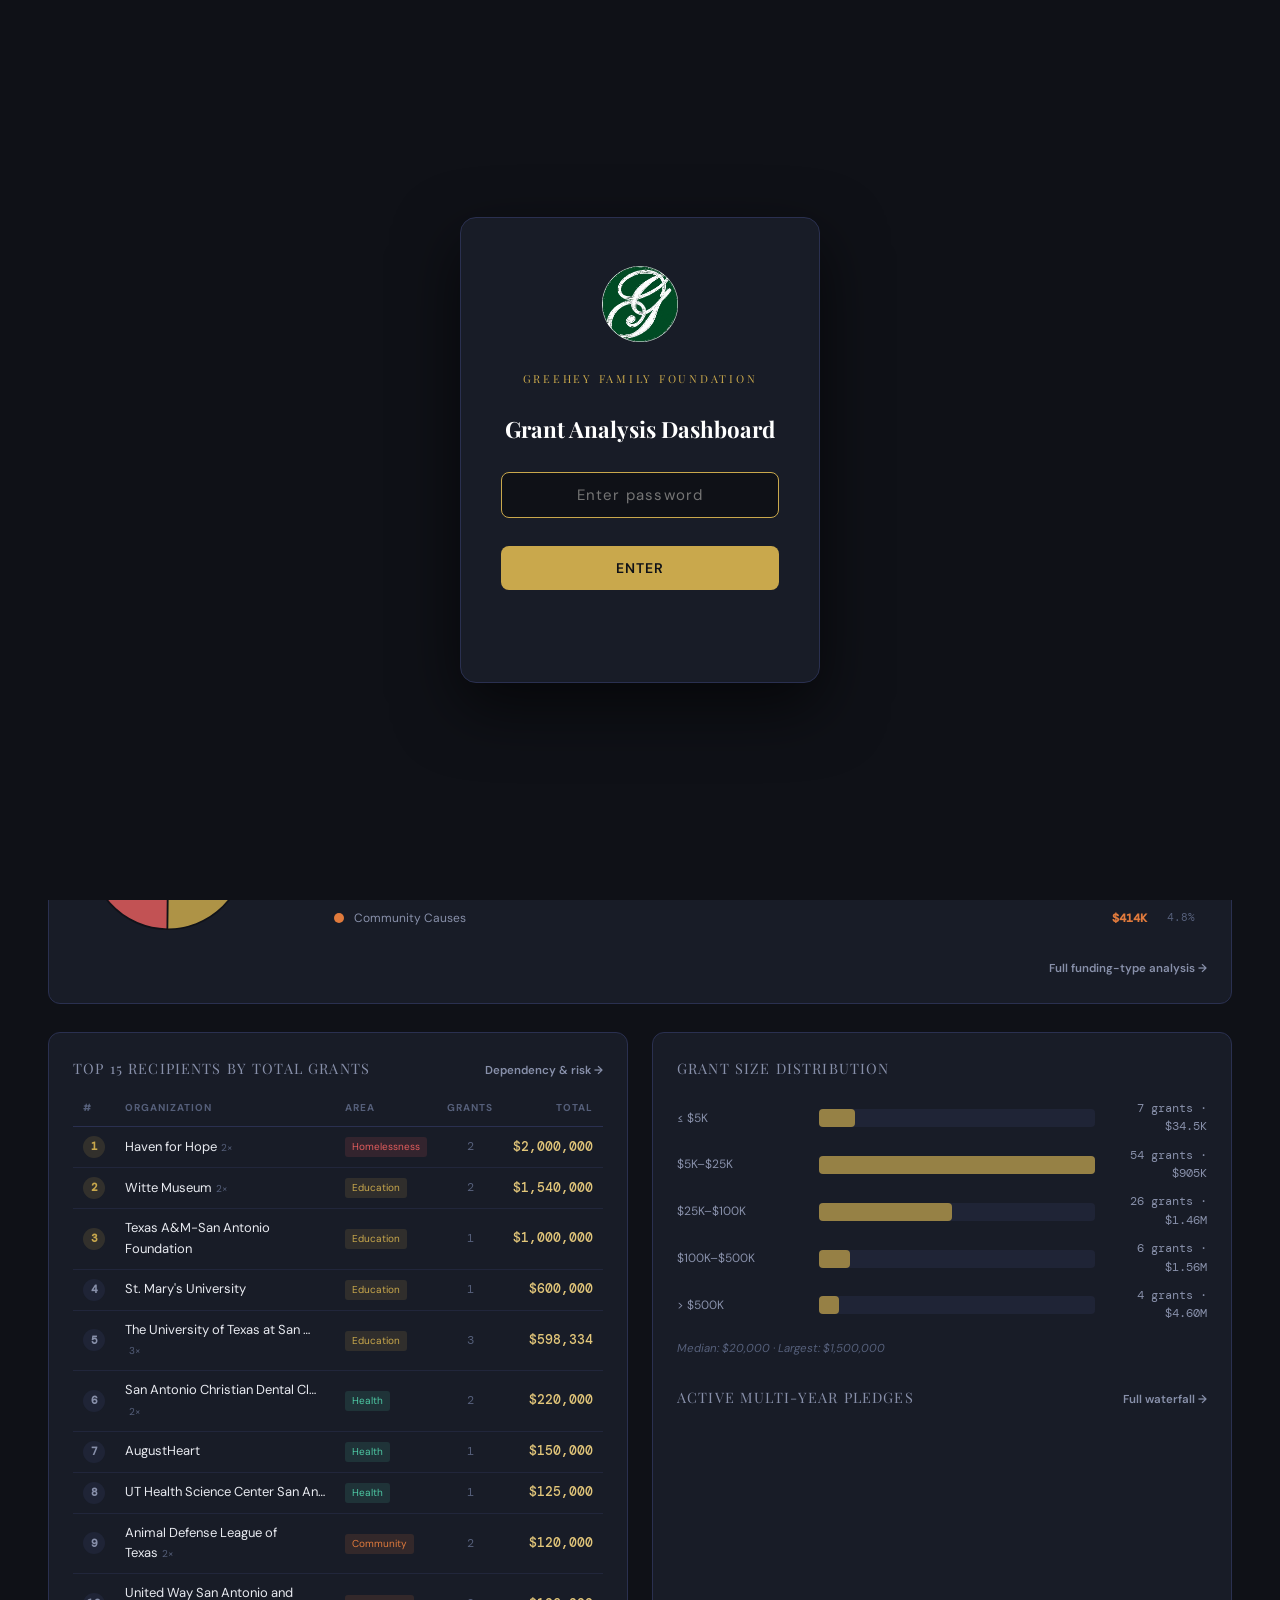
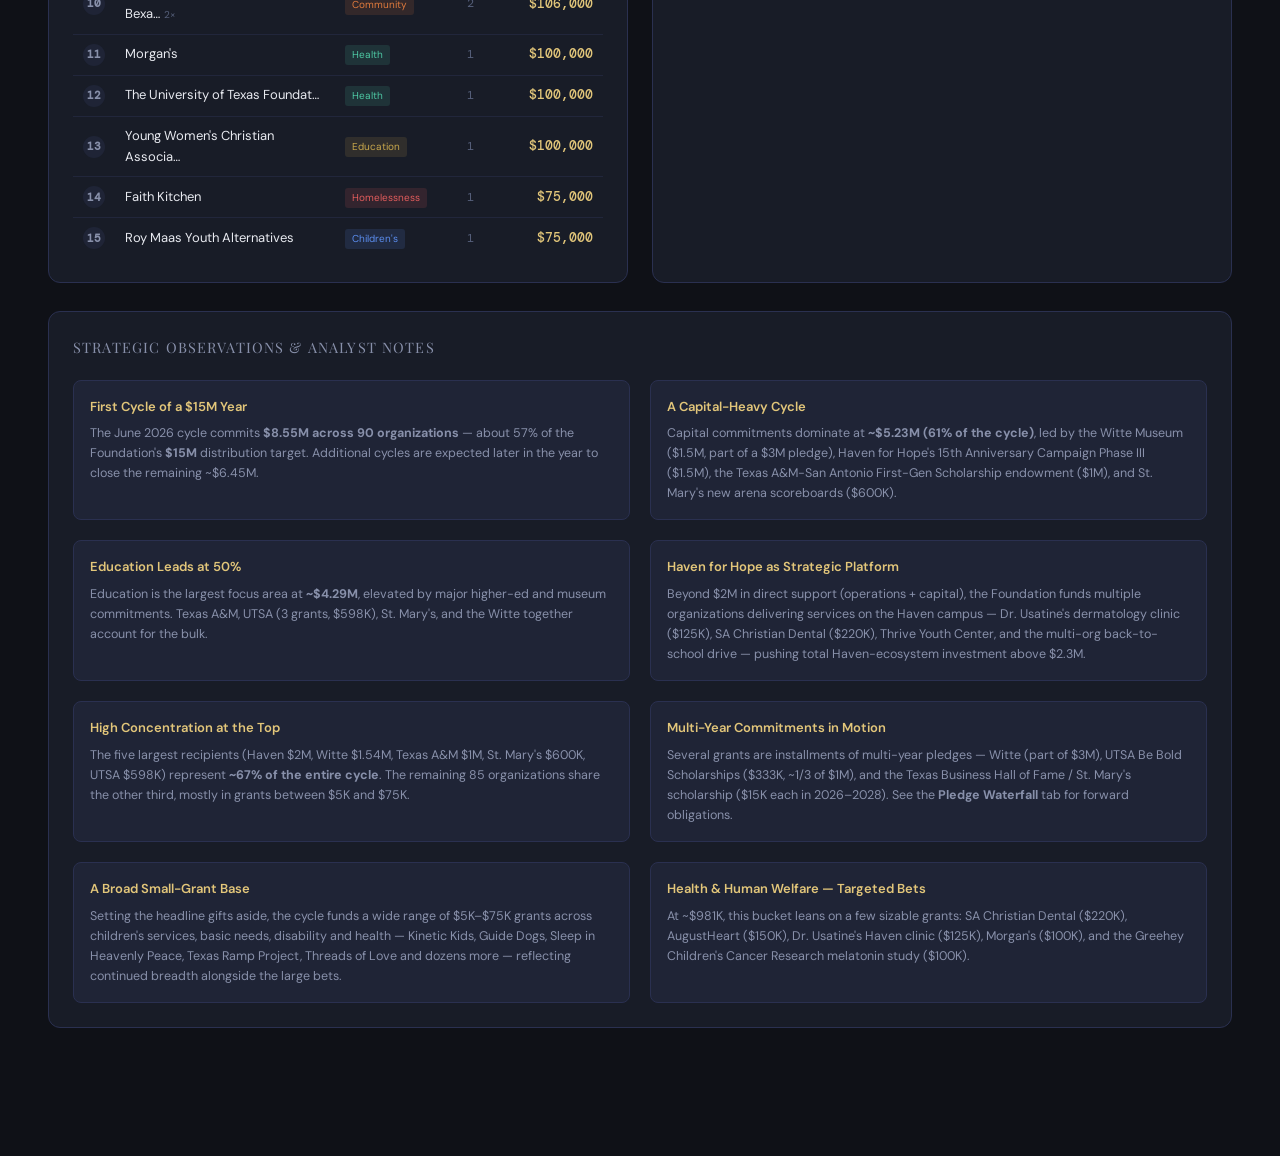
==== index.html @ cd337d52 "Restructure navigation around a family-first information architecture Collapses the flat 10-tab row " ====
<!DOCTYPE html>
<html lang="en">
<head>
<meta charset="UTF-8">
<meta name="viewport" content="width=device-width, initial-scale=1.0">
<title>Greehey Family Foundation — Grant Analysis</title>
<link href="https://fonts.googleapis.com/css2?family=Playfair+Display:wght@400;600;700&family=DM+Sans:wght@300;400;500;600&family=DM+Mono:wght@400;500&display=swap" rel="stylesheet">
<link rel="stylesheet" href="css/styles.css">
</head>
<body>

<!-- ── Password Gate ── -->
<div id="pw-gate">
  <div id="pw-box">
    <img src="assets/logo.png" alt="Greehey Family Foundation logo" style="width:76px;height:76px">
    <div class="pw-logo">Greehey Family Foundation</div>
    <h2>Grant Analysis Dashboard</h2>
    <input id="pw-input" type="password" placeholder="Enter password" autocomplete="off" />
    <button id="pw-btn">Enter</button>
    <div id="pw-error"></div>
  </div>
</div>

<script src="js/gate.js"></script>

<!-- ══════════════════════════════════════════════════
     HEADER
══════════════════════════════════════════════════ -->
<div class="header">
  <div class="header-top">
    <div class="brand-row">
      <img src="assets/logo.png" class="brand-logo" alt="Greehey Family Foundation logo">
      <div>
      <div class="foundation-name">Greehey Family Foundation</div>
      <h1 id="dash-title">2025 Grant Portfolio<br>Analysis</h1>
      <div class="year-badge" id="year-badge">Year-to-Date · San Antonio, TX</div>
      <div class="header-actions">
        <div class="year-toggle">
          <button class="year-toggle-btn active" data-year="2025" onclick="setYear(2025)">2025</button>
          <button class="year-toggle-btn" data-year="2026" onclick="setYear(2026)">2026</button>
        </div>
        <button class="newsletter-btn" onclick="openNewsletters(this)">📰 Newsletters</button>
      </div>
      </div>
    </div>
    <div class="header-kpis" id="header-kpis"></div>
  </div>
</div>

<!-- ══════════════════════════════════════════════════
     RMD STATUS BAR — 2026 OUTLOOK
══════════════════════════════════════════════════ -->
<div class="rmd-bar" id="rmd-bar">
  <div class="rmd-inner" style="padding:16px 0;gap:24px;flex-wrap:nowrap;align-items:center">

    <div style="font-size:10px;letter-spacing:0.12em;text-transform:uppercase;color:var(--text-dim);white-space:nowrap;flex-shrink:0">
      2026 RMD<br>Outlook
    </div>

    <!-- Big stacked bar -->
    <div style="flex:1;min-width:0">
      <div style="position:relative;height:48px;border-radius:8px;overflow:hidden;background:var(--surface2)">
        <!-- Pledges: 15.6% -->
        <div style="position:absolute;top:0;left:0;height:100%;width:15.6%;background:#c0453a"></div>
        <!-- Admin: 13.9% -->
        <div style="position:absolute;top:0;left:15.6%;height:100%;width:13.9%;background:#c0703a"></div>
        <!-- Discretionary: 70.5% -->
        <div style="position:absolute;top:0;left:29.5%;height:100%;width:70.5%;background:linear-gradient(90deg,#3a6fd8,#3aaa88)"></div>
        <!-- Segment labels -->
        <div style="position:absolute;top:0;left:0;width:15.6%;height:100%;display:flex;flex-direction:column;justify-content:center;padding:0 8px;overflow:hidden">
          <div style="font-size:9px;color:rgba(255,255,255,0.9);font-weight:600;white-space:nowrap">Pledges</div>
          <div style="font-size:9px;color:rgba(255,255,255,0.65);font-family:'DM Mono',monospace;white-space:nowrap">$1.96M</div>
        </div>
        <div style="position:absolute;top:0;left:15.6%;width:13.9%;height:100%;display:flex;flex-direction:column;justify-content:center;padding:0 8px;overflow:hidden">
          <div style="font-size:9px;color:rgba(255,255,255,0.9);font-weight:600;white-space:nowrap">Admin</div>
          <div style="font-size:9px;color:rgba(255,255,255,0.65);font-family:'DM Mono',monospace;white-space:nowrap">$1.75M</div>
        </div>
        <div style="position:absolute;top:0;left:29.5%;width:70.5%;height:100%;display:flex;flex-direction:column;justify-content:center;align-items:center;padding:0 12px;overflow:hidden">
          <div style="font-size:12px;color:#fff;font-weight:600;white-space:nowrap">~$8.87M New Discretionary Grants</div>
          <div style="font-size:10px;color:rgba(255,255,255,0.6);font-family:'DM Mono',monospace;white-space:nowrap">70.5% of $12.6M required</div>
        </div>
      </div>
    </div>

    <div class="rmd-divider"></div>

    <!-- Three clean stats -->
    <div style="display:flex;gap:20px;flex-shrink:0">
      <div style="text-align:center">
        <div style="font-family:'Playfair Display',serif;font-size:1.2rem;font-weight:700;color:var(--gold-light);line-height:1">~$265M</div>
        <div style="font-size:9px;text-transform:uppercase;letter-spacing:0.08em;color:var(--text-dim);margin-top:3px">Est. FMV</div>
      </div>
      <div style="text-align:center">
        <div style="font-family:'Playfair Display',serif;font-size:1.2rem;font-weight:700;color:var(--blue);line-height:1">$12.6M</div>
        <div style="font-size:9px;text-transform:uppercase;letter-spacing:0.08em;color:var(--text-dim);margin-top:3px">2026 Required</div>
      </div>
    </div>

  </div>
</div>

<!-- ══════════════════════════════════════════════════
     2026 TARGET PROGRESS BAR (year-specific; filled by renderMeta)
══════════════════════════════════════════════════ -->
<div class="rmd-bar" id="target-bar" style="display:none">
  <div class="rmd-inner" id="target-bar-inner" style="padding:16px 0;gap:24px;flex-wrap:nowrap;align-items:center"></div>
</div>

<!-- ══════════════════════════════════════════════════
     TABS
══════════════════════════════════════════════════ -->
<div class="tabs">
  <!-- Primary, family-facing views -->
  <div class="tab active" data-tab="overview" onclick="switchTab('overview',this)">📊 Overview</div>
  <div class="tab" data-tab="registry" onclick="switchTab('registry',this)">📋 All Grants</div>
  <div class="tab" data-tab="impact" onclick="switchTab('impact',this)">🌟 Impact</div>
  <!-- Grouped analytical views (board / staff) -->
  <div class="tab-menu" id="menu-analysis">
    <button class="tab-menu-btn" onclick="toggleMenu('analysis',event)">📈 Analysis <span class="menu-caret">▾</span></button>
    <div class="tab-menu-panel">
      <div class="menu-item" data-tab="funding" onclick="switchTab('funding',this)">💡 Type of Funding</div>
      <div class="menu-item" data-tab="waterfall" onclick="switchTab('waterfall',this)">📅 Pledge Waterfall</div>
      <div class="menu-item" data-tab="dependency" onclick="switchTab('dependency',this)">⚠️ Org Dependency Risk</div>
      <div class="menu-item" data-tab="financial" onclick="switchTab('financial',this)">📈 990 Financial Analysis</div>
      <div class="menu-item" data-tab="rmd" onclick="switchTab('rmd',this)">📐 RMD Projection</div>
    </div>
  </div>
  <!-- Interactive utilities -->
  <div class="tab-menu" id="menu-tools">
    <button class="tab-menu-btn" onclick="toggleMenu('tools',event)">🛠️ Tools <span class="menu-caret">▾</span></button>
    <div class="tab-menu-panel">
      <div class="menu-item" data-tab="heatmap" onclick="switchTab('heatmap',this)">🗺️ Grant Map</div>
      <div class="menu-item" data-tab="allocator" onclick="switchTab('allocator',this)">🎯 Grant Allocator</div>
    </div>
  </div>
</div>
<!-- Mobile-only navigation (replaces the tab row on small screens) -->
<select class="mobile-nav" id="mobile-nav" onchange="switchTabById(this.value)" aria-label="Select dashboard view">
  <optgroup label="Main">
    <option value="overview">📊 Overview</option>
    <option value="registry">📋 All Grants</option>
    <option value="impact">🌟 Impact</option>
  </optgroup>
  <optgroup label="Analysis">
    <option value="funding">💡 Type of Funding</option>
    <option value="waterfall">📅 Pledge Waterfall</option>
    <option value="dependency">⚠️ Org Dependency Risk</option>
  </optgroup>
</select>

<!-- ══════════════════════════════════════════════════
     TAB 1 — PORTFOLIO OVERVIEW
══════════════════════════════════════════════════ -->
<div class="tab-section active" id="section-overview">
<div class="main">
<div id="overview-content">

  <div id="overview-status"></div>

  <div class="insight-grid fade-in" id="insight-grid"></div>

  <div class="card grid-full fade-in">
    <div style="display:flex;align-items:flex-start;gap:40px;flex-wrap:wrap">
      <div style="flex-shrink:0">
        <div class="card-title">Portfolio Composition</div>
        <div class="donut-wrap" id="donut-area"></div>
      </div>
      <div id="donut-detail" style="flex:1;min-width:260px;padding-top:8px"></div>
    </div>
    <div style="text-align:right;margin-top:10px"><button class="ov-detail-link" onclick="switchTabById('funding')">Full funding-type analysis →</button></div>
  </div>

  <div class="card grid-full fade-in" id="month-card">
    <div class="card-title">Grant Disbursements by Month</div>
    <div class="timeline-wrap">
      <div class="month-bars" id="month-bars"></div>
    </div>
  </div>

  <div class="grid2 fade-in">
    <div class="card">
      <div class="ov-card-head">
        <div class="card-title" style="margin-bottom:0">Top 15 Recipients by Total Grants</div>
        <button class="ov-detail-link" onclick="switchTabById('dependency')">Dependency &amp; risk →</button>
      </div>
      <table class="recipients-table" id="recipients-table"></table>
    </div>
    <div class="card">
      <div class="card-title">Grant Size Distribution</div>
      <div id="dist-section"></div>
      <div style="margin-top:28px">
        <div class="ov-card-head" style="margin-bottom:14px">
          <div class="card-title" style="margin-bottom:0">Active Multi-Year Pledges</div>
          <button class="ov-detail-link" onclick="switchTabById('waterfall')">Full waterfall →</button>
        </div>
        <div id="pledge-section"></div>
      </div>
    </div>
  </div>

  <!-- RMD Compliance & 2026 Outlook -->
  <div class="card grid-full fade-in" id="overview-outlook" style="margin-bottom:28px">
    <div class="card-title">RMD Compliance &amp; 2026 Grantmaking Outlook</div>
    <div style="display:grid;grid-template-columns:1fr 1fr;gap:32px">

      <!-- 2025 bar -->
      <div>
        <div style="display:flex;justify-content:space-between;align-items:baseline;margin-bottom:8px">
          <div style="font-size:12px;font-weight:600;color:var(--text)">2025 Distribution Status</div>
          <div style="font-size:10px;color:var(--text-dim);font-family:'DM Mono',monospace">2025 Status</div>
        </div>
        <!-- stacked bar -->
        <div style="height:36px;background:var(--surface2);border-radius:6px;overflow:hidden;position:relative;border:1px solid var(--border)">
          <!-- paid grants fill -->
          <div style="position:absolute;top:0;left:0;height:100%;width:93.2%;background:linear-gradient(90deg,rgba(78,201,164,0.7),rgba(91,141,238,0.6));border-radius:5px 0 0 5px"></div>
          <!-- gap -->
          <div style="position:absolute;top:0;left:93.2%;height:100%;width:6.8%;background:rgba(224,92,92,0.45)"></div>
          <!-- required line -->
          <div style="position:absolute;top:0;left:0;right:0;bottom:0;display:flex;align-items:center;justify-content:space-between;padding:0 10px">
            <span style="font-size:11px;font-family:'DM Mono',monospace;color:#fff;font-weight:500">$13.5M paid</span>
            <span style="font-size:10px;font-family:'DM Mono',monospace;color:rgba(255,255,255,0.55)">~$984K gap</span>
          </div>
        </div>
        <div style="display:flex;justify-content:space-between;margin-top:6px">
          <div style="display:flex;gap:14px">
            <div style="display:flex;align-items:center;gap:5px;font-size:10px;color:var(--text-dim)"><div style="width:8px;height:8px;border-radius:2px;background:rgba(78,201,164,0.7)"></div>Paid</div>
            <div style="display:flex;align-items:center;gap:5px;font-size:10px;color:var(--text-dim)"><div style="width:8px;height:8px;border-radius:2px;background:rgba(224,92,92,0.45)"></div>Est. Gap</div>
          </div>
          <div style="font-size:10px;color:var(--text-dim)">Required: <span style="color:var(--orange);font-family:'DM Mono',monospace">$14.48M</span> (incl. 2024 carryforward)</div>
        </div>
      </div>

      <!-- 2026 bar -->
      <div>
        <div style="display:flex;justify-content:space-between;align-items:baseline;margin-bottom:8px">
          <div style="font-size:12px;font-weight:600;color:var(--text)">2026 Projected Capacity</div>
          <div style="font-size:10px;color:var(--text-dim);font-family:'DM Mono',monospace">Required: ~$12.6M</div>
        </div>
        <!-- stacked bar showing how 12.6M gets filled -->
        <div style="height:36px;background:var(--surface2);border-radius:6px;overflow:hidden;position:relative;border:1px dashed rgba(91,141,238,0.35)">
          <!-- pledges locked (1.96M / 12.6M = 15.6%) -->
          <div style="position:absolute;top:0;left:0;height:100%;width:15.6%;background:rgba(224,92,92,0.6)" title="Locked pledges $1.96M"></div>
          <!-- admin (1.75M / 12.6M = 13.9%) -->
          <div style="position:absolute;top:0;left:15.6%;height:100%;width:13.9%;background:rgba(224,122,60,0.5)" title="Operations $1.75M"></div>
          <!-- remaining discretionary (70.5%) -->
          <div style="position:absolute;top:0;left:29.5%;height:100%;width:70.5%;background:rgba(91,141,238,0.4);border-radius:0 5px 5px 0"></div>
          <!-- labels -->
          <div style="position:absolute;top:0;left:0;right:0;bottom:0;display:flex;align-items:center;justify-content:center">
            <span style="font-size:11px;font-family:'DM Mono',monospace;color:#fff;font-weight:500">~$8.87M new discretionary</span>
          </div>
        </div>
        <div style="display:flex;gap:14px;margin-top:6px;flex-wrap:wrap">
          <div style="display:flex;align-items:center;gap:5px;font-size:10px;color:var(--text-dim)"><div style="width:8px;height:8px;border-radius:2px;background:rgba(224,92,92,0.6)"></div>Pledges $1.96M</div>
          <div style="display:flex;align-items:center;gap:5px;font-size:10px;color:var(--text-dim)"><div style="width:8px;height:8px;border-radius:2px;background:rgba(224,122,60,0.5)"></div>Admin $1.75M</div>
          <div style="display:flex;align-items:center;gap:5px;font-size:10px;color:var(--text-dim)"><div style="width:8px;height:8px;border-radius:2px;background:rgba(91,141,238,0.4)"></div>New grants ~$8.87M</div>
        </div>
      </div>

    </div>
  </div>

  <div class="card grid-full fade-in">
    <div class="card-title">Strategic Observations &amp; Analyst Notes</div>
    <div id="insights-text" style="display:grid;grid-template-columns:1fr 1fr;gap:20px"></div>
  </div>

</div>
<div id="overview-placeholder" style="display:none"></div>
</div>
</div>

<!-- ══════════════════════════════════════════════════
     TAB — ALL GRANTS (searchable registry)
══════════════════════════════════════════════════ -->
<div class="tab-section" id="section-registry">
<div class="main">
<div id="registry-content">

  <div class="card grid-full">
    <div style="display:flex;align-items:flex-start;justify-content:space-between;gap:16px;flex-wrap:wrap;margin-bottom:6px">
      <div>
        <div class="card-title" style="margin-bottom:4px">Complete Grant Registry</div>
        <div style="font-size:12px;color:var(--text-muted);line-height:1.6;max-width:640px">Every grant line item for the selected year. Search by organization, purpose, or category; click a column header to sort; or filter by focus area. Use Download CSV to export the current view.</div>
      </div>
      <button class="reg-export" onclick="regExportCsv()">⬇ Download CSV</button>
    </div>

    <div class="reg-controls">
      <input type="text" id="reg-search" class="reg-search" placeholder="Search organization, purpose, or category…" oninput="regSearch(this.value)" autocomplete="off">
      <div class="reg-chips" id="reg-chips"></div>
    </div>

    <div class="reg-summary" id="reg-summary"></div>

    <table class="recipients-table reg-table" id="reg-table">
      <thead>
        <tr>
          <th style="width:30px">#</th>
          <th class="reg-sortable" onclick="regSort('org')">Organization <span class="reg-arrow" id="reg-arr-org"></span></th>
          <th class="reg-sortable" onclick="regSort('memo')">Purpose / Memo <span class="reg-arrow" id="reg-arr-memo"></span></th>
          <th class="reg-sortable" onclick="regSort('cat')">Focus Area <span class="reg-arrow" id="reg-arr-cat"></span></th>
          <th class="reg-sortable" onclick="regSort('amt')" style="text-align:right">Amount <span class="reg-arrow" id="reg-arr-amt"></span></th>
        </tr>
      </thead>
      <tbody id="reg-tbody"></tbody>
    </table>
    <div class="reg-empty" id="reg-empty" style="display:none">No grants match your search.</div>
  </div>

</div>
<div id="registry-placeholder" style="display:none"></div>
</div>
</div>

<!-- ══════════════════════════════════════════════════
     TAB 2 — TYPE OF FUNDING
══════════════════════════════════════════════════ -->
<div class="tab-section" id="section-funding">
<div class="main">
<div id="funding-content">

  <div style="margin-bottom:20px">
    <div style="font-size:12px;color:var(--text-muted);line-height:1.7;max-width:820px">
      This analysis cuts across all organizational buckets to show <strong style="color:var(--text)">how</strong> the Foundation gives — not just who it gives to. Every grant is classified by its funding type based on the grant memo and purpose. This is independent of the focus area categorization on the Portfolio Overview tab.
    </div>
  </div>

  <!-- Type KPI row -->
  <div id="type-kpi-row" style="display:grid;grid-template-columns:repeat(7,1fr);gap:10px;margin-bottom:24px"></div>

  <div class="grid2" style="margin-bottom:24px">
    <!-- Horizontal bar chart -->
    <div class="card" style="grid-column:1 / -1">
      <div class="card-title">Giving by Funding Type — Total Disbursed</div>
      <div id="type-bars"></div>
    </div>
  </div>

  <!-- Type Summary removed; Largest Grants by Type shown full width -->
  <div class="card grid-full" style="margin-bottom:24px">
    <div class="card-title">Largest Grants by Type</div>
    <div id="type-top-grants"></div>
  </div>

  <!-- Methodology -->
  <div class="card" style="margin-bottom:24px">
    <div class="card-title">Classification Methodology</div>
    <div style="display:grid;grid-template-columns:repeat(4,1fr);gap:14px" id="type-methodology"></div>
  </div>

</div>
<div id="funding-placeholder" style="display:none"></div>
</div>
</div>

<!-- ══════════════════════════════════════════════════
     TAB 3 — PLEDGE WATERFALL
══════════════════════════════════════════════════ -->
<div class="tab-section" id="section-waterfall">
<div class="main">
<div id="waterfall-content">

  <div class="kpi-row" id="wf-kpi-row"></div>

  <div class="card" style="margin-bottom:24px">
    <div class="card-title">Annual Obligation Waterfall — Committed Dollars by Year</div>
    <div class="waterfall-wrap">
      <div class="wf-chart" id="wf-chart"></div>
    </div>
    <div style="display:flex;gap:16px;flex-wrap:wrap;margin-top:16px;padding-top:12px;border-top:1px solid var(--border)" id="wf-legend"></div>
  </div>

  <div class="card" style="margin-bottom:24px">
    <div class="card-title">Year-by-Year Obligation Detail</div>
    <div id="year-breakdown"></div>
  </div>

  <div class="card" style="margin-bottom:24px">
    <div class="card-title">Full Pledge Registry — Status &amp; Completion</div>
    <table class="pledge-table" id="pledge-registry"></table>
  </div>

  <div class="card" style="margin-bottom:24px">
    <div class="card-title">Consultant Observations</div>
    <div class="callout cblue">
      <div class="callout-icon">🔵</div>
      <div class="callout-text"><strong>Recommendation: Build a pledge reserve policy.</strong> Best practice for foundations with active multi-year pledges is to set aside a "pledge reserve" — often 1–2× the next year's obligations — in a designated fund or investment sleeve. This prevents investment volatility from forcing a pledge default.</div>
    </div>
  </div>

</div>
<div id="waterfall-placeholder" style="display:none"></div>
</div>
</div>

<!-- ══════════════════════════════════════════════════
     TAB 3 — ORG DEPENDENCY RISK
══════════════════════════════════════════════════ -->
<div class="tab-section" id="section-dependency">
<div class="main">
<div id="dependency-content">

  <div class="kpi-row" id="dep-kpi-row"></div>

  <div class="callout cred" style="margin-bottom:20px">
    <div class="callout-icon">⚠️</div>
    <div class="callout-text"><strong>How to read this:</strong> Dependency risk flags organizations where the Greehey Foundation's <span id="dep-year">2025</span> giving likely represents a <em>dominant share of their operating budget</em>. Since nonprofit financials aren't attached, risk is estimated using grant amount vs. typical org size for that type. <strong>This is a flag for deeper due diligence, not a certainty.</strong></div>
  </div>

  <div class="card" style="margin-bottom:24px">
    <div class="card-title">Grantee Dependency Risk Matrix</div>
    <div class="dep-legend">
      <div class="dep-legend-item"><div class="dep-dot" style="background:var(--red)"></div> High Risk — Foundation likely top-1 or top-2 funder</div>
      <div class="dep-legend-item"><div class="dep-dot" style="background:var(--orange)"></div> Medium Risk — Significant concentration, monitor</div>
      <div class="dep-legend-item"><div class="dep-dot" style="background:var(--gold)"></div> Watch — Multi-grant recipient, review annually</div>
      <div class="dep-legend-item"><div class="dep-dot" style="background:var(--green)"></div> Low Risk — Large/diversified org</div>
    </div>
    <table class="dep-table" id="dep-table"></table>
  </div>

  <div class="grid2" style="margin-bottom:24px">
    <div class="card">
      <div class="card-title">Multi-Grant Recipients (2025)</div>
      <div id="multi-grant-list"></div>
    </div>
    <div class="card">
      <div class="card-title">Dependency Risk Insights</div>
      <div id="dep-insights-list"></div>
    </div>
  </div>

  <div class="card" style="margin-bottom:24px">
    <div class="card-title">Recommendations</div>
    <div class="callout cred">
      <div class="callout-icon">🔴</div>
      <div class="callout-text"><strong>Adopt a dependency policy.</strong> Best practice: no single grantee should receive more than 20–30% of their total operating budget from one foundation. For any org where this is suspected, request a copy of their most recent Form 990 or audited financials before renewing.</div>
    </div>
    <div class="callout corange">
      <div class="callout-icon">🟠</div>
      <div class="callout-text"><strong>Stage exit strategies for high-dependency orgs.</strong> If the Foundation ever needs to reduce or exit a grant, high-dependency orgs need 12–18 months notice and transition support — not just a grant decline letter. Consider adding this language to grant agreements.</div>
    </div>
    <div class="callout cblue">
      <div class="callout-icon">🔵</div>
      <div class="callout-text"><strong>Consider capacity-building supplements.</strong> For orgs rated High or Medium risk, a supplemental $5–10K grant earmarked for "fundraising infrastructure" is a high-leverage intervention that reduces dependency over time.</div>
    </div>
  </div>

</div>
<div id="dependency-placeholder" style="display:none"></div>
</div>
</div>

<!-- ══════════════════════════════════════════════════
     TAB 4 — 990 FINANCIAL ANALYSIS
══════════════════════════════════════════════════ -->
<div class="tab-section" id="section-financial">
<div class="main">
<div id="financial-content">

  <!-- KPI Row -->
  <div class="kpi-row" style="margin-bottom:24px">
    <div class="kpi-box kgold"><div class="kpi-val2">$251.9M</div><div class="kpi-label2">FMV at 12/31/2024</div></div>
    <div class="kpi-box kblue"><div class="kpi-val2">$173.5M</div><div class="kpi-label2">Book Value (Net Assets)</div></div>
    <div class="kpi-box kgreen" style="--before-color:var(--green)"><div class="kpi-val2" style="color:var(--green)">+$78.4M</div><div class="kpi-label2">Unrealized Appreciation</div></div>
    <div class="kpi-box korange"><div class="kpi-val2">~$265M</div><div class="kpi-label2">Est. Current FMV (Mar 2026)</div></div>
  </div>

  <!-- Book vs FMV Hero -->
  <div class="asset-compare" style="margin-bottom:24px">
    <div class="asset-col book">
      <div class="asset-col-label">Book Value (Cost Basis)</div>
      <div class="asset-col-val">$173,511,454</div>
      <div class="asset-col-sub">What the foundation paid for its assets · Balance sheet line 29</div>
      <div style="margin-top:16px;font-size:12px;color:var(--text-dim);line-height:1.6">
        This is the accounting/tax value. It drives the balance sheet but <em>understates real wealth</em> significantly. The IRS does not use this for 5% payout calculations.
      </div>
    </div>
    <div class="asset-col fmv">
      <div class="asset-col-label">Fair Market Value · What It's Actually Worth</div>
      <div class="asset-col-val">$251,883,734</div>
      <div class="asset-col-sub">Reported in Part II, col. (c) and Part IX · Used for 5% RMD calculation</div>
      <div class="unrealized-badge">+$78,372,280 unrealized appreciation</div>
      <div style="margin-top:12px;font-size:12px;color:var(--text-dim);line-height:1.6">
        The equity portfolio alone has $65.7M in unrealized gains — 84% of the total gap — driven by three consecutive years of strong equity markets (2022–2024).
      </div>
    </div>
  </div>

  <div class="grid2" style="margin-bottom:24px">

    <!-- Investment Portfolio Breakdown -->
    <div class="card">
      <div class="card-title">Investment Portfolio — Book vs Fair Market Value</div>
      <div style="display:flex;gap:16px;margin-bottom:12px">
        <div style="display:flex;align-items:center;gap:6px;font-size:11px;color:var(--text-muted)"><div style="width:10px;height:10px;border-radius:2px;background:var(--surface2);border:1px solid var(--border)"></div>Book Value</div>
        <div style="display:flex;align-items:center;gap:6px;font-size:11px;color:var(--text-muted)"><div style="width:10px;height:10px;border-radius:2px;background:var(--gold)"></div>Fair Market Value</div>
      </div>
      <div id="portfolio-bars"></div>
      <div style="margin-top:16px;padding-top:12px;border-top:1px solid var(--border);display:flex;justify-content:space-between">
        <div style="font-size:11px;color:var(--text-dim)">Total Book Value</div>
        <div style="font-family:'DM Mono',monospace;font-size:12px;color:var(--text-muted)">$173,511,454</div>
      </div>
      <div style="display:flex;justify-content:space-between;margin-top:4px">
        <div style="font-size:11px;color:var(--text-dim)">Total Fair Market Value</div>
        <div style="font-family:'DM Mono',monospace;font-size:12px;color:var(--gold-light)">$251,883,734</div>
      </div>
    </div>

    <!-- Payout Compliance Tracker -->
    <div class="card">
      <div class="card-title">5% Payout Compliance — Multi-Year View</div>
      <div style="display:flex;gap:16px;margin-bottom:14px;flex-wrap:wrap">
        <div style="display:flex;align-items:center;gap:6px;font-size:11px;color:var(--text-muted)"><div style="width:10px;height:10px;border-radius:2px;background:var(--surface2);border:1px solid var(--border)"></div>Required Min.</div>
        <div style="display:flex;align-items:center;gap:6px;font-size:11px;color:var(--text-muted)"><div style="width:10px;height:10px;border-radius:2px;background:var(--green)"></div>Actual Paid</div>
        <div style="display:flex;align-items:center;gap:6px;font-size:11px;color:var(--text-muted)"><div style="width:10px;height:10px;border-radius:2px;background:var(--orange)"></div>Estimated</div>
      </div>
      <div id="compliance-rows"></div>
      <div style="margin-top:14px;padding:10px 12px;background:var(--surface2);border-radius:6px;font-size:11.5px;color:var(--text-muted);line-height:1.6">
        <strong style="color:var(--orange)">Note:</strong> 2024 was ~$2M short of its required minimum. The 2025 grant surge of ~$13.5M cures the 2024 carryforward but may leave ~$984K short of the combined 2025 obligation. The 2026 cure window (Dec 31, 2026) remains open.
      </div>
    </div>
  </div>

  <!-- The Treadmill Effect + Operating Expenses -->
  <div class="grid2" style="margin-bottom:24px">
    <div class="card">
      <div class="card-title">The Rising Floor — RMD Treadmill Effect</div>
      <div style="font-size:12px;color:var(--text-muted);margin-bottom:16px;line-height:1.6">As FMV grows, the 5% required minimum grows automatically — even if no gains are realized. The foundation must increase its annual grantmaking just to stay compliant.</div>
      <div id="treadmill-rows"></div>
      <div style="margin-top:12px;padding:10px 12px;background:rgba(224,122,60,0.08);border:1px solid rgba(224,122,60,0.2);border-radius:6px;font-size:11.5px;color:var(--text-muted)">
        At the current growth rate, the 5% floor increases by <strong style="color:var(--orange)">~$650K/year</strong> — meaning the foundation must add roughly that amount to its annual giving budget just to stay in place.
      </div>
    </div>

    <div class="card">
      <div class="card-title">2024 Operating Expenses Breakdown</div>
      <div id="expense-bars"></div>
      <div style="margin-top:16px;padding-top:12px;border-top:1px solid var(--border)">
        <div style="display:flex;justify-content:space-between;margin-bottom:6px">
          <div style="font-size:12px;color:var(--text-muted)">Total Operating & Admin</div>
          <div style="font-family:'DM Mono',monospace;font-size:12px;color:var(--text-muted)">$1,751,963</div>
        </div>
        <div style="display:flex;justify-content:space-between;margin-bottom:6px">
          <div style="font-size:12px;color:var(--text-muted)">Grants Paid (2024)</div>
          <div style="font-family:'DM Mono',monospace;font-size:12px;color:var(--gold-light)">$7,056,631</div>
        </div>
        <div style="display:flex;justify-content:space-between">
          <div style="font-size:12px;color:var(--text-muted)">Admin as % of Grants (2024)</div>
          <div style="font-family:'DM Mono',monospace;font-size:12px;color:var(--orange)">24.8%</div>
        </div>
        <div style="display:flex;justify-content:space-between;margin-top:4px">
          <div style="font-size:12px;color:var(--text-muted)">Admin as % of Grants (2025 est.)</div>
          <div style="font-family:'DM Mono',monospace;font-size:12px;color:var(--green)">~13%</div>
        </div>
      </div>
    </div>
  </div>

  <!-- 2026 Capacity Summary + Governance -->
  <div class="grid2" style="margin-bottom:24px">
    <div class="card">
      <div class="card-title">2026 Grantmaking Capacity Model</div>
      <div id="capacity-rows"></div>
      <div style="margin-top:16px;padding:14px 16px;background:var(--gold-faint);border:1px solid rgba(201,168,76,0.2);border-radius:8px">
        <div style="font-size:11px;color:var(--gold);text-transform:uppercase;letter-spacing:0.08em;margin-bottom:4px">Est. New Discretionary Giving Available</div>
        <div style="font-family:'Playfair Display',serif;font-size:1.8rem;font-weight:700;color:var(--gold-light)">~$8.8M</div>
        <div style="font-size:11px;color:var(--text-dim);margin-top:4px">After pledges and operations — before any new commitments</div>
      </div>
    </div>

    <div class="card">
      <div class="card-title">Governance &amp; Foundation Structure</div>
      <div id="governance-rows"></div>
      <div style="margin-top:16px;padding:10px 12px;background:var(--surface2);border-radius:6px;font-size:11.5px;color:var(--text-muted);line-height:1.6">
        <strong style="color:var(--text)">Lean governance by design.</strong> No employees earning over $50K. Investment management ($1.1M) is the largest single cost — representing 0.46% of AUM. As assets approach $300M, a fee renegotiation could save $250–300K annually.
      </div>
    </div>
  </div>

  <!-- Key 990 Observations -->
  <div class="card" style="margin-bottom:24px">
    <div class="card-title">990-PF Analyst Observations</div>
    <div style="display:grid;grid-template-columns:1fr 1fr;gap:20px" id="fin-insights"></div>
  </div>

</div>
<div id="financial-placeholder" style="display:none"></div>
</div>
</div>

<!-- ══════════════════════════════════════════════════
     TAB 6 — ESTIMATED IMPACT
══════════════════════════════════════════════════ -->
<div class="tab-section" id="section-impact">
<div class="main">
<div id="impact-content">

  <div style="background:var(--surface2);border:1px solid var(--border);border-radius:8px;padding:14px 18px;margin-bottom:24px;font-size:12px;color:var(--text-muted);line-height:1.7;border-left:3px solid var(--gold)">
    <strong style="color:var(--gold-light)">How to read this:</strong> Every <span id="impact-year">2025</span> grant is included. "People reached" reflects the total capacity of each funded program — not people attributable solely to GFF. One person may appear across multiple programs. Figures are based on published grantee data, sector benchmarks, and program capacity estimates. <em>This is reach, not attribution.</em>
  </div>

  <div id="impact-heroes" style="display:grid;grid-template-columns:repeat(4,1fr);gap:14px;margin-bottom:24px"></div>
  <div id="impact-heroes-2" style="display:grid;grid-template-columns:repeat(4,1fr);gap:14px;margin-bottom:28px"></div>
  <div id="impact-tables"></div>

  <div id="impact-footnote" style="background:var(--surface2);border:1px solid var(--border);border-radius:8px;padding:16px 20px;font-size:11px;color:var(--text-dim);line-height:1.75;margin-top:8px"></div>

</div>
<div id="impact-placeholder" style="display:none"></div>
</div>
</div>


<!-- ══════════════════════════════════════════════════
     TAB 7 — GRANT MAP
══════════════════════════════════════════════════ -->
<div class="tab-section" id="section-heatmap">
  <iframe id="heatmap-frame" style="width:100%;height:calc(100vh - 100px);border:none;display:block" allowfullscreen></iframe>
</div>

<!-- ══════════════════════════════════════════════════
     TAB 8 — RMD PROJECTION
══════════════════════════════════════════════════ -->
<div class="tab-section" id="section-rmd">
  <iframe id="rmd-frame" style="width:100%;height:calc(100vh - 100px);border:none;display:block"></iframe>
</div>

<!-- ══════════════════════════════════════════════════
     TAB 9 — GRANT ALLOCATOR
══════════════════════════════════════════════════ -->
<div class="tab-section" id="section-allocator">
  <iframe id="allocator-frame" style="width:100%;height:calc(100vh - 100px);border:none;display:block"></iframe>
</div>

<!-- ══════════════════════════════════════════════════
     TAB 10 — NEWSLETTERS
══════════════════════════════════════════════════ -->
<div class="tab-section" id="section-newsletters">
  <iframe id="newsletters-frame" style="width:100%;height:calc(100vh - 100px);border:none;display:block"></iframe>
</div>


<!-- Shared constants + multi-year data registry -->
<script src="js/config.js"></script>
<!-- Per-year data -->
<script src="js/data/meta-2025.js"></script>
<script src="js/data/grants-2025.js"></script>
<script src="js/data/overview-2025.js"></script>
<script src="js/data/impact-2025.js"></script>
<script src="js/data/pledges-2025.js"></script>
<script src="js/data/funding-2025.js"></script>
<script src="js/data/financial-2025.js"></script>
<!-- Per-year data: 2026 -->
<script src="js/data/meta-2026.js"></script>
<script src="js/data/grants-2026.js"></script>
<script src="js/data/overview-2026.js"></script>
<script src="js/data/impact-2026.js"></script>
<script src="js/data/pledges-2026.js"></script>
<script src="js/data/funding-2026.js"></script>
<script src="js/data/dependency-2026.js"></script>
<!-- Render layer (one module per tab) -->
<script src="js/render/util.js"></script>
<script src="js/render/overview.js"></script>
<script src="js/render/registry.js"></script>
<script src="js/render/impact.js"></script>
<script src="js/render/funding.js"></script>
<script src="js/render/waterfall.js"></script>
<script src="js/render/dependency.js"></script>
<script src="js/render/financial.js"></script>
<!-- Application orchestration -->
<script src="js/app.js"></script>
<!-- ══════════════════════════════════════════════════
     STICKY FOOTER
══════════════════════════════════════════════════ -->
<div class="sticky-footer">
  <div class="footer-group" id="footer-stats"></div>

  <div class="footer-group">
    <div id="footer-label" style="font-size:9px;text-transform:uppercase;letter-spacing:0.12em;color:var(--text-dim)">Greehey Family Foundation · 2025 Analysis</div>
  </div>
</div>

</body>
</html>
---- css/styles.css ----
:root {
    --bg: #0f1117;
    --surface: #181c27;
    --surface2: #1f2436;
    --border: #2a3050;
    --gold: #c9a84c;
    --gold-light: #e2c67a;
    --gold-faint: rgba(201,168,76,0.08);
    --text: #e8eaf0;
    --text-muted: #8890aa;
    --text-dim: #555f7a;
    --accent1: #5b8dee;
    --accent2: #e05c5c;
    --accent3: #4ec9a4;
    --accent4: #e07a3c;
    --red: #e05c5c;
    --red-faint: rgba(224,92,92,0.1);
    --orange: #e07a3c;
    --orange-faint: rgba(224,122,60,0.1);
    --green: #4ec9a4;
    --green-faint: rgba(78,201,164,0.1);
    --blue: #5b8dee;
    --blue-faint: rgba(91,141,238,0.1);
    --radius: 12px;
  }
  * { box-sizing: border-box; margin: 0; padding: 0; }
  body { font-family: 'DM Sans', sans-serif; background: var(--bg); color: var(--text); min-height: 100vh; font-size: 14px; line-height: 1.6; }

  /* ── Password Gate ── */
  #pw-gate {
    position: fixed; inset: 0; z-index: 99999;
    background: #0f1117;
    display: flex; align-items: center; justify-content: center;
  }
  #pw-box {
    display: flex; flex-direction: column; align-items: center; gap: 28px;
    width: 360px; padding: 48px 40px;
    background: #181c27;
    border: 1px solid #2a3050;
    border-radius: 16px;
    box-shadow: 0 24px 64px rgba(0,0,0,0.6);
  }
  #pw-box .pw-logo {
    font-family: 'Playfair Display', serif;
    font-size: 11px; letter-spacing: 0.25em; text-transform: uppercase;
    color: #c9a84c; text-align: center;
  }
  #pw-box h2 {
    font-family: 'Playfair Display', serif;
    font-size: 1.4rem; color: #fff; text-align: center; line-height: 1.3;
  }
  #pw-input {
    width: 100%; padding: 12px 16px;
    background: #0f1117; border: 1px solid #2a3050; border-radius: 8px;
    color: #e8eaf0; font-family: 'DM Sans', sans-serif; font-size: 15px;
    text-align: center; letter-spacing: 0.08em; outline: none;
    transition: border-color 0.2s;
  }
  #pw-input:focus { border-color: #c9a84c; }
  #pw-input.shake {
    animation: shake 0.35s ease;
    border-color: #e05c5c;
  }
  #pw-btn {
    width: 100%; padding: 13px;
    background: #c9a84c; color: #0f1117;
    font-family: 'DM Sans', sans-serif; font-size: 14px; font-weight: 600;
    letter-spacing: 0.08em; text-transform: uppercase;
    border: none; border-radius: 8px; cursor: pointer;
    transition: background 0.2s;
  }
  #pw-btn:hover { background: #e2c67a; }
  #pw-error {
    font-size: 12px; color: #e05c5c;
    min-height: 16px; text-align: center;
  }
  @keyframes shake {
    0%,100% { transform: translateX(0); }
    20% { transform: translateX(-8px); }
    40% { transform: translateX(8px); }
    60% { transform: translateX(-6px); }
    80% { transform: translateX(6px); }
  }

  /* ── Header ── */
  .header {
    border-bottom: 1px solid var(--border);
    padding: 36px 48px 28px;
    background: linear-gradient(135deg, #0f1117 60%, #1a1e2e);
    position: relative; overflow: hidden;
  }
  .header::before {
    content: ''; position: absolute; top: -60px; right: -60px;
    width: 320px; height: 320px; border-radius: 50%;
    background: radial-gradient(circle, rgba(201,168,76,0.06) 0%, transparent 70%);
  }
  .header-top { display: flex; align-items: flex-start; justify-content: space-between; flex-wrap: wrap; gap: 20px; }
  .brand-row { display: flex; align-items: flex-start; gap: 18px; }
  .brand-logo { width: 62px; height: 62px; flex-shrink: 0; margin-top: 2px; filter: drop-shadow(0 2px 6px rgba(0,0,0,0.4)); }
  .foundation-name { font-family: 'Playfair Display', serif; font-size: 11px; letter-spacing: 0.25em; text-transform: uppercase; color: var(--gold); margin-bottom: 8px; }
  h1 { font-family: 'Playfair Display', serif; font-size: 2.1rem; font-weight: 700; color: #fff; line-height: 1.15; }
  .year-badge { display: inline-block; background: var(--gold-faint); border: 1px solid rgba(201,168,76,0.3); color: var(--gold-light); font-size: 11px; letter-spacing: 0.15em; text-transform: uppercase; padding: 4px 12px; border-radius: 4px; margin-top: 8px; }
  .header-kpis { display: flex; gap: 32px; align-items: flex-end; flex-wrap: wrap; }
  .kpi { text-align: right; }
  .kpi-val { font-family: 'Playfair Display', serif; font-size: 1.9rem; font-weight: 700; color: var(--gold-light); line-height: 1; }
  .kpi-label { font-size: 11px; color: var(--text-muted); letter-spacing: 0.08em; text-transform: uppercase; margin-top: 4px; }
  .kpi-divider { width: 1px; height: 40px; background: var(--border); }
  .kpi-ref { font-size: 10px; color: var(--text-dim); margin-top: 4px; letter-spacing: 0.02em; }

  /* ── Overview: family-facing status banner + detail links ── */
  .ov-status {
    display: flex; align-items: center; gap: 14px; flex-wrap: wrap;
    background: var(--surface); border: 1px solid var(--border); border-radius: var(--radius);
    padding: 14px 18px; margin-bottom: 24px;
  }
  .ov-status-text { font-size: 12.5px; color: var(--text-muted); line-height: 1.5; }
  .ov-status-link {
    background: none; border: none; color: var(--gold-light); cursor: pointer;
    font-family: 'DM Sans', sans-serif; font-size: 12px; font-weight: 600;
    margin-left: auto; padding: 0; white-space: nowrap;
  }
  .ov-status-link:hover { color: var(--gold); text-decoration: underline; }
  .ov-card-head { display: flex; align-items: baseline; justify-content: space-between; gap: 12px; margin-bottom: 20px; }
  .ov-detail-link {
    background: none; border: none; color: var(--text-muted); cursor: pointer;
    font-family: 'DM Sans', sans-serif; font-size: 11.5px; font-weight: 600;
    padding: 0; white-space: nowrap; transition: color 0.15s; flex-shrink: 0;
  }
  .ov-detail-link:hover { color: var(--gold-light); }

  /* ── Tabs ── */
  .tabs { display: flex; gap: 0; border-bottom: 1px solid var(--border); padding: 0 24px; background: var(--surface); position: sticky; top: 0; z-index: 100; flex-wrap: nowrap; }
  .tab { padding: 11px 13px; font-size: 11.5px; font-weight: 500; color: var(--text-muted); cursor: pointer; border-bottom: 2px solid transparent; margin-bottom: -1px; transition: color 0.2s, border-color 0.2s; letter-spacing: 0.01em; white-space: nowrap; flex-shrink: 0; }
  .tab:hover { color: var(--text); }
  .tab.active { color: var(--gold-light); border-bottom-color: var(--gold); }

  /* Mobile dropdown nav — hidden on desktop, shown at the phone breakpoint */
  .mobile-nav { display: none; }

  /* Desktop dropdown menus (Analysis / Tools) */
  .tab-menu { position: relative; display: inline-flex; align-items: stretch; }
  .tab-menu-btn {
    display: inline-flex; align-items: center; gap: 5px;
    background: none; border: none; border-bottom: 2px solid transparent; margin-bottom: -1px;
    font-family: inherit; font-size: 11.5px; font-weight: 500; letter-spacing: 0.01em;
    color: var(--text-muted); padding: 11px 13px; cursor: pointer; white-space: nowrap;
    transition: color 0.2s, border-color 0.2s;
  }
  .tab-menu-btn:hover { color: var(--text); }
  .tab-menu-btn.active { color: var(--gold-light); border-bottom-color: var(--gold); }
  .menu-caret { font-size: 9px; opacity: 0.75; }
  .tab-menu-panel {
    display: none; position: absolute; top: 100%; left: 0; margin-top: 1px;
    background: var(--surface); border: 1px solid var(--border); border-radius: 0 8px 8px 8px;
    min-width: 214px; z-index: 300; box-shadow: 0 14px 36px rgba(0,0,0,0.5); padding: 6px;
  }
  .tab-menu.open .tab-menu-panel { display: block; }
  .menu-item {
    padding: 10px 12px; font-size: 12.5px; color: var(--text-muted); cursor: pointer;
    border-radius: 6px; white-space: nowrap; transition: background 0.15s, color 0.15s;
  }
  .menu-item:hover { background: var(--surface2); color: var(--text); }
  .menu-item.active { color: var(--gold-light); background: var(--gold-faint); }

  /* ── Tab sections ── */
  .tab-section { display: none; }
  .tab-section.active { display: block; }

  /* ── Shared Layout ── */
  .main { padding: 32px 48px 48px; }
  .grid2 { display: grid; grid-template-columns: 1fr 1fr; gap: 24px; margin-bottom: 28px; }
  .grid3 { display: grid; grid-template-columns: repeat(3,1fr); gap: 24px; margin-bottom: 28px; }
  .grid-full { margin-bottom: 28px; }
  .card { background: var(--surface); border: 1px solid var(--border); border-radius: var(--radius); padding: 24px; }
  .card-title { font-family: 'Playfair Display', serif; font-size: 0.9rem; color: var(--text-muted); letter-spacing: 0.08em; text-transform: uppercase; margin-bottom: 20px; }
  .section-title { font-family: 'Playfair Display', serif; font-size: 1rem; font-weight: 600; color: var(--text-muted); letter-spacing: 0.1em; text-transform: uppercase; margin-bottom: 16px; padding-bottom: 8px; border-bottom: 1px solid var(--border); }

  /* ── Overview: Category bars ── */
  .cat-row { display: flex; align-items: center; gap: 12px; margin-bottom: 12px; }
  .cat-label { width: 190px; flex-shrink: 0; font-size: 13px; color: var(--text); }
  .cat-bar-wrap { flex: 1; background: var(--surface2); border-radius: 4px; height: 22px; overflow: hidden; }
  .cat-bar { height: 100%; border-radius: 4px; }
  .cat-amt { width: 100px; text-align: right; font-family: 'DM Mono', monospace; font-size: 12px; color: var(--text-muted); flex-shrink: 0; }
  .cat-count { width: 38px; text-align: right; font-size: 11px; color: var(--text-dim); flex-shrink: 0; }

  /* ── Overview: Donut ── */
  .donut-wrap { display: flex; align-items: center; gap: 28px; flex-wrap: wrap; }
  .donut-svg { flex-shrink: 0; }
  .legend { flex: 1; min-width: 180px; }
  .legend-item { display: flex; align-items: center; gap: 8px; margin-bottom: 7px; }
  .legend-dot { width: 10px; height: 10px; border-radius: 2px; flex-shrink: 0; }
  .legend-name { font-size: 12px; color: var(--text); flex: 1; }
  .legend-pct { font-family: 'DM Mono', monospace; font-size: 11px; color: var(--text-muted); width: 36px; text-align: right; }

  /* ── Overview: Recipients table ── */
  .recipients-table { width: 100%; border-collapse: collapse; }
  .recipients-table th { text-align: left; font-size: 10px; letter-spacing: 0.1em; text-transform: uppercase; color: var(--text-dim); padding: 0 10px 10px; border-bottom: 1px solid var(--border); }
  .recipients-table th:last-child, .recipients-table td:last-child { text-align: right; }
  .recipients-table td { padding: 9px 10px; font-size: 13px; border-bottom: 1px solid rgba(42,48,80,0.5); vertical-align: middle; }
  .recipients-table tr:last-child td { border-bottom: none; }
  .rank-badge { display: inline-flex; align-items: center; justify-content: center; width: 22px; height: 22px; border-radius: 50%; font-size: 11px; font-weight: 600; background: var(--surface2); color: var(--text-muted); font-family: 'DM Mono', monospace; }
  .rank-badge.top3 { background: rgba(201,168,76,0.15); color: var(--gold); }
  .cat-pill { display: inline-block; font-size: 10px; padding: 2px 7px; border-radius: 3px; }
  .amt-cell { font-family: 'DM Mono', monospace; font-size: 13px; font-weight: 500; color: var(--gold-light); }
  .multi-grant { font-size: 10px; color: var(--text-dim); margin-left: 4px; }

  /* ── All Grants registry ── */
  .reg-controls { display: flex; flex-direction: column; gap: 12px; margin: 18px 0 14px; }
  .reg-search {
    width: 100%; box-sizing: border-box; background: var(--surface2);
    border: 1px solid var(--border); border-radius: 8px; color: var(--text);
    font-family: 'DM Sans', sans-serif; font-size: 13.5px; padding: 11px 14px;
    outline: none; transition: border-color 0.15s, box-shadow 0.15s;
  }
  .reg-search::placeholder { color: var(--text-dim); }
  .reg-search:focus { border-color: var(--gold); box-shadow: 0 0 0 3px rgba(201,168,76,0.12); }
  .reg-chips { display: flex; flex-wrap: wrap; gap: 8px; }
  .reg-chip {
    display: inline-flex; align-items: center; gap: 6px; cursor: pointer;
    background: var(--surface2); border: 1px solid var(--border); color: var(--text-muted);
    font-family: 'DM Sans', sans-serif; font-size: 11.5px; font-weight: 500;
    padding: 6px 12px; border-radius: 20px; transition: border-color 0.15s, color 0.15s, background 0.15s;
  }
  .reg-chip:hover { color: var(--text); border-color: var(--text-dim); }
  .reg-chip.active { background: rgba(201,168,76,0.12); border-color: var(--gold); color: var(--gold-light); }
  .reg-chip-dot { width: 8px; height: 8px; border-radius: 50%; flex-shrink: 0; }
  .reg-summary { font-size: 12px; color: var(--text-muted); margin-bottom: 12px; font-family: 'DM Mono', monospace; }
  .reg-summary strong { color: var(--gold-light); font-weight: 600; }
  .reg-table th.reg-sortable { cursor: pointer; user-select: none; white-space: nowrap; }
  .reg-table th.reg-sortable:hover { color: var(--text); }
  .reg-arrow { color: var(--gold); font-size: 9px; margin-left: 2px; }
  .reg-export {
    background: var(--surface2); border: 1px solid rgba(201,168,76,0.35); color: var(--gold-light);
    font-family: 'DM Sans', sans-serif; font-size: 12px; font-weight: 600; letter-spacing: 0.03em;
    padding: 9px 16px; border-radius: 8px; cursor: pointer; white-space: nowrap;
    transition: background 0.15s, border-color 0.15s; flex-shrink: 0;
  }
  .reg-export:hover { background: rgba(201,168,76,0.14); border-color: var(--gold); }
  .reg-empty { text-align: center; color: var(--text-dim); font-size: 13px; padding: 40px 20px; }

  /* ── Overview: Monthly bars ── */
  .timeline-wrap { overflow-x: auto; }
  .month-bars { display: flex; gap: 8px; align-items: flex-end; height: 160px; padding: 0 4px; }
  .month-col { flex: 1; display: flex; flex-direction: column; align-items: center; gap: 6px; min-width: 50px; }
  .month-bar-outer { flex: 1; width: 100%; display: flex; align-items: flex-end; }
  .month-bar-inner { width: 100%; border-radius: 4px 4px 0 0; position: relative; cursor: pointer; transition: opacity 0.2s; }
  .month-bar-inner:hover { opacity: 0.8; }
  .month-bar-inner .tooltip { display: none; position: absolute; bottom: calc(100% + 6px); left: 50%; transform: translateX(-50%); background: #2a3050; border: 1px solid var(--border); padding: 6px 10px; border-radius: 6px; font-size: 11px; white-space: nowrap; z-index: 10; text-align: center; }
  .month-bar-inner:hover .tooltip { display: block; }
  .month-label { font-size: 10px; color: var(--text-dim); text-transform: uppercase; letter-spacing: 0.05em; }
  .month-amt { font-family: 'DM Mono', monospace; font-size: 10px; color: var(--text-muted); }

  /* ── Overview: Insight cards ── */
  .insight-grid { display: grid; grid-template-columns: repeat(4,1fr); gap: 16px; margin-bottom: 28px; }
  .insight-card { background: var(--surface); border: 1px solid var(--border); border-radius: var(--radius); padding: 18px 20px; position: relative; overflow: hidden; }
  .insight-card::before { content: ''; position: absolute; top: 0; left: 0; width: 3px; height: 100%; border-radius: 2px 0 0 2px; }
  .insight-card.gold::before { background: var(--gold); }
  .insight-card.blue::before { background: var(--accent1); }
  .insight-card.green::before { background: var(--accent3); }
  .insight-card.orange::before { background: var(--accent4); }
  .insight-num { font-family: 'Playfair Display', serif; font-size: 1.6rem; font-weight: 700; color: #fff; line-height: 1.1; }
  .insight-label { font-size: 11.5px; color: var(--text-muted); margin-top: 4px; line-height: 1.4; }
  .insight-icon { font-size: 1.3rem; margin-bottom: 8px; }

  /* ── Overview: Distribution ── */
  .dist-row { display: flex; align-items: center; gap: 12px; margin-bottom: 10px; }
  .dist-label { width: 130px; font-size: 12px; color: var(--text-muted); flex-shrink: 0; }
  .dist-bar-wrap { flex: 1; background: var(--surface2); border-radius: 4px; height: 18px; }
  .dist-bar { height: 100%; border-radius: 4px; }
  .dist-info { width: 100px; text-align: right; font-size: 11.5px; font-family: 'DM Mono', monospace; color: var(--text-muted); }

  /* ── Overview: Pledge summary ── */
  .pledge-row { display: flex; justify-content: space-between; align-items: center; padding: 12px 0; border-bottom: 1px solid rgba(42,48,80,0.5); }
  .pledge-row:last-child { border-bottom: none; }
  .pledge-org { font-size: 13px; color: var(--text); }
  .pledge-detail { font-size: 11px; color: var(--text-dim); margin-top: 2px; }
  .pledge-right { text-align: right; }
  .pledge-amt { font-family: 'DM Mono', monospace; font-size: 13px; color: var(--gold-light); }
  .pledge-progress-wrap { width: 120px; height: 5px; background: var(--surface2); border-radius: 3px; margin-top: 5px; margin-left: auto; }
  .pledge-progress { height: 100%; border-radius: 3px; background: var(--gold); }
  .note { font-size: 11.5px; color: var(--text-dim); margin-top: 12px; font-style: italic; }

  /* ── Overview: Fade-in ── */
  .fade-in { opacity: 0; transform: translateY(16px); transition: opacity 0.5s ease, transform 0.5s ease; }
  .fade-in.visible { opacity: 1; transform: none; }

  /* ── Waterfall & Dependency: KPI row ── */
  .kpi-row { display: flex; gap: 0; margin-bottom: 24px; }
  .kpi-box { flex: 1; background: var(--surface); border: 1px solid var(--border); padding: 20px 24px; position: relative; overflow: hidden; }
  .kpi-box:first-child { border-radius: var(--radius) 0 0 var(--radius); }
  .kpi-box:last-child { border-radius: 0 var(--radius) var(--radius) 0; }
  .kpi-box + .kpi-box { border-left: none; }
  .kpi-box::before { content: ''; position: absolute; top: 0; left: 0; width: 3px; height: 100%; }
  .kpi-box.kred::before { background: var(--red); }
  .kpi-box.korange::before { background: var(--orange); }
  .kpi-box.kgold::before { background: var(--gold); }
  .kpi-box.kblue::before { background: var(--blue); }
  .kpi-box.kgreen::before { background: var(--green); }
  .kpi-box .kpi-val2 { font-family: 'Playfair Display', serif; font-size: 1.7rem; font-weight: 700; color: #fff; line-height: 1.1; }
  .kpi-box .kpi-label2 { font-size: 11px; color: var(--text-muted); text-transform: uppercase; letter-spacing: 0.08em; margin-top: 4px; }

  /* ── Waterfall chart ── */
  .waterfall-wrap { overflow-x: auto; }
  .wf-chart { display: flex; gap: 12px; align-items: flex-end; padding: 8px 4px 0; min-height: 220px; }
  .wf-col { flex: 1; display: flex; flex-direction: column; align-items: center; gap: 8px; min-width: 80px; }
  .wf-bar-wrap { width: 100%; display: flex; flex-direction: column; gap: 3px; }
  .wf-segment { width: 100%; border-radius: 3px; cursor: pointer; transition: opacity 0.2s; position: relative; min-height: 4px; }
  .wf-segment:hover { opacity: 0.8; }
  .wf-segment .seg-tip { display: none; position: absolute; bottom: calc(100% + 6px); left: 50%; transform: translateX(-50%); background: #2a3050; border: 1px solid var(--border); padding: 6px 10px; border-radius: 6px; font-size: 11px; white-space: nowrap; z-index: 20; text-align: center; }
  .wf-segment:hover .seg-tip { display: block; }
  .wf-year { font-size: 12px; color: var(--text-muted); font-weight: 600; letter-spacing: 0.05em; }
  .wf-total { font-family: 'DM Mono', monospace; font-size: 11px; color: var(--gold-light); }
  .wf-label { font-size: 10px; color: var(--text-dim); margin-top: 2px; }

  /* ── Waterfall: pledge table ── */
  .pledge-table { width: 100%; border-collapse: collapse; }
  .pledge-table th { text-align: left; font-size: 10px; letter-spacing: 0.1em; text-transform: uppercase; color: var(--text-dim); padding: 0 10px 10px; border-bottom: 1px solid var(--border); }
  .pledge-table td { padding: 10px; font-size: 13px; border-bottom: 1px solid rgba(42,48,80,0.4); vertical-align: middle; }
  .pledge-table tr:last-child td { border-bottom: none; }
  .pledge-table tr:hover td { background: rgba(255,255,255,0.02); }
  .pct-wrap { width: 80px; height: 6px; background: var(--surface2); border-radius: 3px; }
  .pct-fill { height: 100%; border-radius: 3px; }
  .status-pill { display: inline-block; font-size: 10px; padding: 2px 8px; border-radius: 12px; letter-spacing: 0.04em; font-weight: 500; }
  .status-complete { background: var(--green-faint); color: var(--green); }
  .status-active { background: var(--blue-faint); color: var(--blue); }
  .status-early { background: var(--orange-faint); color: var(--orange); }
  .mono { font-family: 'DM Mono', monospace; }
  .gold-text { color: var(--gold-light); }
  .dim { color: var(--text-dim); }

  /* ── Waterfall: year breakdown ── */
  .yr-row { display: flex; gap: 12px; align-items: stretch; margin-bottom: 16px; }
  .yr-label { width: 52px; flex-shrink: 0; display: flex; align-items: center; justify-content: center; font-family: 'Playfair Display', serif; font-size: 1rem; font-weight: 700; color: var(--gold); background: var(--gold-faint); border: 1px solid rgba(201,168,76,0.2); border-radius: 8px; }
  .yr-items { flex: 1; display: flex; flex-direction: column; gap: 6px; }
  .yr-item { display: flex; align-items: center; gap: 10px; background: var(--surface2); border: 1px solid var(--border); border-radius: 6px; padding: 8px 12px; }
  .yr-item-dot { width: 8px; height: 8px; border-radius: 2px; flex-shrink: 0; }
  .yr-item-org { flex: 1; font-size: 12.5px; color: var(--text); }
  .yr-item-detail { font-size: 11px; color: var(--text-dim); }
  .yr-item-amt { font-family: 'DM Mono', monospace; font-size: 12px; color: var(--gold-light); }
  .yr-total { display: flex; align-items: center; justify-content: space-between; padding: 8px 12px; background: var(--gold-faint); border: 1px solid rgba(201,168,76,0.2); border-radius: 6px; margin-top: 4px; }
  .yr-total-label { font-size: 11px; color: var(--gold); text-transform: uppercase; letter-spacing: 0.08em; }
  .yr-total-amt { font-family: 'DM Mono', monospace; font-size: 14px; font-weight: 600; color: var(--gold-light); }

  /* ── Dependency ── */
  .dep-legend { display: flex; gap: 20px; margin-bottom: 20px; flex-wrap: wrap; }
  .dep-legend-item { display: flex; align-items: center; gap: 6px; font-size: 12px; color: var(--text-muted); }
  .dep-dot { width: 10px; height: 10px; border-radius: 50%; }
  .dep-table { width: 100%; border-collapse: collapse; }
  .dep-table th { text-align: left; font-size: 10px; letter-spacing: 0.1em; text-transform: uppercase; color: var(--text-dim); padding: 0 10px 10px; border-bottom: 1px solid var(--border); }
  .dep-table td { padding: 10px; font-size: 13px; border-bottom: 1px solid rgba(42,48,80,0.4); vertical-align: middle; }
  .dep-table tr:last-child td { border-bottom: none; }
  .dep-table tr:hover td { background: rgba(255,255,255,0.02); }
  .risk-badge { display: inline-flex; align-items: center; gap: 4px; font-size: 10px; padding: 3px 8px; border-radius: 12px; font-weight: 600; letter-spacing: 0.04em; }
  .risk-high { background: var(--red-faint); color: var(--red); }
  .risk-medium { background: var(--orange-faint); color: var(--orange); }
  .risk-watch { background: var(--gold-faint); color: var(--gold); }
  .risk-low { background: var(--green-faint); color: var(--green); }
  .dep-bar-wrap { width: 100px; height: 7px; background: var(--surface2); border-radius: 4px; }
  .dep-bar-fill { height: 100%; border-radius: 4px; }
  .conc-tag { font-size: 10px; padding: 1px 6px; border-radius: 3px; margin-left: 4px; color: var(--text-dim); background: var(--surface2); }

  /* ── Shared: callout & insight box ── */
  .callout { display: flex; align-items: flex-start; gap: 12px; padding: 14px 16px; border-radius: 8px; margin-bottom: 16px; border: 1px solid; }
  .callout.cred { background: var(--red-faint); border-color: rgba(224,92,92,0.25); }
  .callout.corange { background: var(--orange-faint); border-color: rgba(224,122,60,0.25); }
  .callout.cblue { background: var(--blue-faint); border-color: rgba(91,141,238,0.2); }
  .callout-icon { font-size: 1.1rem; flex-shrink: 0; margin-top: 1px; }
  .callout-text { font-size: 12.5px; color: var(--text-muted); line-height: 1.6; }
  .callout-text strong { color: var(--text); }
  .insight-box { background: var(--surface2); border: 1px solid var(--border); border-radius: 8px; padding: 14px 16px; margin-bottom: 12px; }
  .insight-box-title { font-size: 12.5px; font-weight: 600; color: var(--gold-light); margin-bottom: 4px; }
  .insight-box-body { font-size: 12px; color: var(--text-muted); line-height: 1.6; }

  /* ── RMD Status Bar ── */
  .rmd-bar {
    background: #13172200;
    border-bottom: 1px solid var(--border);
    padding: 0 48px;
    background: linear-gradient(90deg, #131722 0%, #161c2e 100%);
  }
  .rmd-inner {
    display: flex; align-items: center; gap: 0;
    padding: 14px 0; flex-wrap: wrap; gap: 16px;
  }
  .rmd-label {
    font-size: 10px; letter-spacing: 0.12em; text-transform: uppercase;
    color: var(--text-dim); white-space: nowrap; flex-shrink: 0; width: 140px;
  }
  .rmd-track-wrap { flex: 1; min-width: 200px; }
  .rmd-track {
    height: 28px; background: var(--surface2); border-radius: 6px;
    position: relative; overflow: visible; border: 1px solid var(--border);
  }
  .rmd-fill {
    height: 100%; border-radius: 5px 0 0 5px;
    background: linear-gradient(90deg, #4ec9a4, #5b8dee);
    position: relative; transition: width 1s ease;
  }
  .rmd-fill-inner {
    position: absolute; right: 8px; top: 50%; transform: translateY(-50%);
    font-size: 11px; font-family: 'DM Mono', monospace; color: #fff; font-weight: 500;
    white-space: nowrap;
  }
  .rmd-marker {
    position: absolute; top: -5px; bottom: -5px; width: 2px;
    background: var(--red); z-index: 5; border-radius: 2px;
  }
  .rmd-marker-label {
    position: absolute; bottom: calc(100% + 8px); left: 50%; transform: translateX(-50%);
    font-size: 9px; color: var(--red); white-space: nowrap; letter-spacing: 0.05em;
    text-transform: uppercase; font-weight: 600;
  }
  .rmd-stats { display: flex; gap: 20px; flex-shrink: 0; flex-wrap: wrap; }
  .rmd-stat { text-align: center; }
  .rmd-stat-val { font-family: 'DM Mono', monospace; font-size: 13px; font-weight: 600; line-height: 1.2; }
  .rmd-stat-lbl { font-size: 9px; text-transform: uppercase; letter-spacing: 0.08em; color: var(--text-dim); margin-top: 2px; }
  .rmd-divider { width: 1px; height: 32px; background: var(--border); flex-shrink: 0; }
  .status-chip {
    display: inline-flex; align-items: center; gap: 6px; padding: 5px 12px;
    border-radius: 20px; font-size: 10px; font-weight: 600; letter-spacing: 0.06em;
    text-transform: uppercase; flex-shrink: 0;
  }
  .status-chip.warn { background: rgba(224,122,60,0.15); color: var(--orange); border: 1px solid rgba(224,122,60,0.3); }
  .status-chip.ok { background: var(--green-faint); color: var(--green); border: 1px solid rgba(78,201,164,0.3); }
  .status-dot { width: 8px; height: 8px; border-radius: 50%; flex-shrink: 0; animation: pulse-dot 2s ease-in-out infinite; }
  .status-chip.warn .status-dot { background: var(--orange); }
  .status-chip.ok .status-dot { background: var(--green); }
  @keyframes pulse-dot {
    0%,100% { opacity:1; transform: scale(1); }
    50% { opacity:0.5; transform: scale(1.4); }
  }
  /* Tab badge */
  .tab-badge { display: inline-flex; align-items: center; justify-content: center; width: 16px; height: 16px; border-radius: 50%; font-size: 9px; font-weight: 700; background: var(--red); color: #fff; margin-left: 5px; vertical-align: middle; line-height: 1; }
  .tab-badge.orange { background: var(--orange); }
  /* Compliance tooltip */
  .comp-tooltip-wrap { position: relative; flex: 1; min-width: 0; }
  .comp-tooltip { display: none; position: absolute; bottom: calc(100% + 8px); left: 50%; transform: translateX(-50%); background: #232a42; border: 1px solid var(--border); padding: 8px 12px; border-radius: 8px; font-size: 11px; white-space: nowrap; z-index: 30; line-height: 1.8; pointer-events: none; box-shadow: 0 4px 16px rgba(0,0,0,0.4); }
  .comp-tooltip-wrap:hover .comp-tooltip { display: block; }
  .comp-tooltip::after { content: ''; position: absolute; top: 100%; left: 50%; transform: translateX(-50%); border: 5px solid transparent; border-top-color: #232a42; }
  /* Sticky footer */
  .sticky-footer { position: fixed; bottom: 0; left: 0; right: 0; background: rgba(15,17,23,0.94); backdrop-filter: blur(14px); border-top: 1px solid var(--border); padding: 7px 48px; display: flex; align-items: center; justify-content: space-between; z-index: 200; gap: 16px; flex-wrap: wrap; }
  .footer-group { display: flex; align-items: center; gap: 18px; }
  .footer-item { display: flex; flex-direction: column; align-items: center; }
  .footer-val { font-family: 'DM Mono', monospace; font-size: 12px; font-weight: 600; color: var(--gold-light); line-height: 1.2; }
  .footer-lbl { font-size: 9px; text-transform: uppercase; letter-spacing: 0.08em; color: var(--text-dim); }
  .footer-divider { width: 1px; height: 26px; background: var(--border); }
  .footer-cure-bar { width: 90px; height: 5px; background: var(--surface2); border-radius: 3px; overflow: hidden; margin-top: 2px; }
  .footer-cure-fill { height: 100%; border-radius: 3px; background: linear-gradient(90deg, var(--green), var(--blue)); }
  body { padding-bottom: 52px; }

  /* ── 990 Financial Tab ── */
  .asset-compare { display: grid; grid-template-columns: 1fr 1fr; gap: 0; border-radius: var(--radius); overflow: hidden; border: 1px solid var(--border); margin-bottom: 24px; }
  .asset-col { padding: 24px; }
  .asset-col.book { background: var(--surface2); }
  .asset-col.fmv { background: #1a2035; }
  .asset-col-label { font-size: 10px; letter-spacing: 0.12em; text-transform: uppercase; color: var(--text-dim); margin-bottom: 8px; }
  .asset-col-val { font-family: 'Playfair Display', serif; font-size: 2rem; font-weight: 700; color: #fff; line-height: 1; }
  .asset-col-sub { font-size: 11px; color: var(--text-muted); margin-top: 6px; }
  .asset-col.fmv .asset-col-val { color: var(--gold-light); }
  .unrealized-badge {
    display: inline-block; background: rgba(78,201,164,0.12); border: 1px solid rgba(78,201,164,0.25);
    color: var(--green); font-size: 11px; padding: 3px 10px; border-radius: 4px; margin-top: 8px;
    font-family: 'DM Mono', monospace;
  }

  .compliance-row { display: flex; align-items: center; gap: 16px; padding: 14px 0; border-bottom: 1px solid rgba(42,48,80,0.4); }
  .compliance-row:last-child { border-bottom: none; }
  .comp-year { width: 44px; font-family: 'Playfair Display', serif; font-size: 1rem; font-weight: 700; color: var(--text-muted); flex-shrink: 0; }
  .comp-bar-wrap { flex: 1; background: var(--surface2); border-radius: 4px; height: 20px; position: relative; overflow: visible; }
  .comp-bar-req { position: absolute; top: 0; left: 0; height: 100%; border-radius: 4px; background: var(--surface); border: 1px solid var(--border); }
  .comp-bar-act { position: absolute; top: 0; left: 0; height: 100%; border-radius: 4px; }
  .comp-amt { width: 80px; text-align: right; font-family: 'DM Mono', monospace; font-size: 11px; color: var(--text-muted); flex-shrink: 0; }
  .comp-status { width: 70px; flex-shrink: 0; }

  .port-row { display: flex; align-items: center; gap: 12px; margin-bottom: 10px; }
  .port-label { width: 200px; flex-shrink: 0; font-size: 12.5px; color: var(--text); }
  .port-bar-wrap { flex: 1; background: var(--surface2); border-radius: 4px; height: 20px; overflow: hidden; }
  .port-bar { height: 100%; border-radius: 4px; }
  .port-book { width: 80px; text-align: right; font-family: 'DM Mono', monospace; font-size: 11px; color: var(--text-dim); flex-shrink: 0; }
  .port-fmv { width: 90px; text-align: right; font-family: 'DM Mono', monospace; font-size: 11px; color: var(--gold-light); flex-shrink: 0; }

  .treadmill-row { display: flex; align-items: center; gap: 12px; margin-bottom: 10px; }
  .treadmill-year { width: 40px; font-size: 11px; color: var(--text-dim); flex-shrink: 0; text-align: right; }
  .treadmill-bar-wrap { flex: 1; background: var(--surface2); border-radius: 4px; height: 24px; overflow: hidden; position: relative; }
  .treadmill-bar { height: 100%; border-radius: 4px; display: flex; align-items: center; }
  .treadmill-val { font-family: 'DM Mono', monospace; font-size: 11px; padding-left: 10px; white-space: nowrap; }

  @media (max-width: 900px) {
    .main { padding: 20px 20px 40px; }
    .header { padding: 24px 20px 20px; }
    .brand-row { gap: 12px; }
    .brand-logo { width: 44px; height: 44px; }
    .tabs { padding: 0 16px; overflow: visible; }
    .rmd-bar { padding: 0 20px; }
    h1 { font-size: 1.5rem; }
    .grid2, .grid3 { grid-template-columns: 1fr; }
    .insight-grid { grid-template-columns: 1fr 1fr; }
    .kpi-row { flex-wrap: wrap; }
    .kpi-box { border-radius: var(--radius) !important; border: 1px solid var(--border) !important; margin-bottom: 8px; flex: 1 1 45%; }
    .asset-compare { grid-template-columns: 1fr; }
    .rmd-label { width: auto; }
  }

  /* ── Year Toggle ── */
  .year-toggle {
    display: inline-flex; margin-top: 14px;
    background: var(--surface2); border: 1px solid var(--border);
    border-radius: 8px; padding: 3px; gap: 2px;
  }
  .year-toggle-btn {
    background: none; border: none; color: var(--text-muted);
    font-family: 'DM Sans', sans-serif; font-size: 13px; font-weight: 600;
    letter-spacing: 0.05em; padding: 7px 18px; border-radius: 6px;
    cursor: pointer; transition: background 0.2s, color 0.2s;
  }
  .year-toggle-btn:hover { color: var(--text); }
  .year-toggle-btn.active { background: var(--gold); color: var(--bg); }
  .header-actions { display: flex; align-items: center; gap: 12px; flex-wrap: wrap; }
  .newsletter-btn {
    margin-top: 14px;
    background: var(--gold-faint, rgba(201,168,76,0.08));
    border: 1px solid rgba(201,168,76,0.35); color: var(--gold-light);
    font-family: 'DM Sans', sans-serif; font-size: 13px; font-weight: 600;
    letter-spacing: 0.05em; padding: 10px 18px; border-radius: 8px;
    cursor: pointer; transition: background 0.2s, border-color 0.2s;
  }
  .newsletter-btn:hover { background: rgba(201,168,76,0.16); border-color: var(--gold); }

  /* ════════════════════════════════════════════════════════════
     PHONE LAYOUT (≤640px) — single-column, card-based, decluttered.
     Heavy desktop-only pieces are hidden per product decision.
  ════════════════════════════════════════════════════════════ */
  @media (max-width: 640px) {
    body { font-size: 13.5px; padding-bottom: 0; }
    .main { padding: 18px 14px 36px; }

    /* Header: stack brand over KPIs; tighten type */
    .header { padding: 20px 16px 16px; }
    .header-top { gap: 14px; }
    h1 { font-size: 1.35rem; }
    .header-kpis { gap: 0 18px; width: 100%; }
    .kpi { text-align: left; flex: 1 1 40%; }
    .kpi-val { font-size: 1.4rem; }
    .kpi-divider { display: none; }

    /* Navigation: hide the tab row, show the dropdown */
    .tabs { display: none; }
    .mobile-nav {
      display: block; width: 100%;
      background: var(--surface2) url("data:image/svg+xml,%3Csvg xmlns='http://www.w3.org/2000/svg' width='12' height='8' viewBox='0 0 12 8'%3E%3Cpath fill='%23c9a84c' d='M6 8 0 0h12z'/%3E%3C/svg%3E") no-repeat right 16px center;
      border: none; border-bottom: 1px solid var(--border);
      color: var(--gold-light); font-family: 'DM Sans', sans-serif;
      font-size: 15px; font-weight: 600; padding: 14px 40px 14px 16px;
      -webkit-appearance: none; appearance: none; cursor: pointer;
      position: sticky; top: 0; z-index: 100;
    }
    .mobile-nav:focus { outline: none; }

    /* Top RMD/target bar: keep the progress bar, drop the number cluster */
    .rmd-bar { padding: 0 16px; }
    .rmd-inner { padding: 12px 0; gap: 10px; }
    .rmd-stats, .rmd-divider, .status-chip { display: none !important; }
    #target-bar-inner > div:last-child { display: none !important; }
    #target-bar-inner { gap: 12px !important; }
    .rmd-label { width: auto; }

    /* Sticky footer hidden (reclaims screen) */
    .sticky-footer { display: none; }

    /* Single column everywhere */
    .grid2, .grid3 { grid-template-columns: 1fr; gap: 16px; }
    .insight-grid { grid-template-columns: 1fr 1fr; gap: 12px; }
    .insight-num { font-size: 1.3rem; }
    .card { padding: 16px; }
    /* Override inline 2-col grids (strategic notes + RMD outlook) */
    #insights-text { grid-template-columns: 1fr !important; }
    #overview-outlook > div { grid-template-columns: 1fr !important; gap: 20px !important; }

    /* Donut centers */
    .donut-wrap { justify-content: center; }

    /* Bar rows: shrink fixed label columns so bars stay meaningful */
    .cat-label { width: 110px; font-size: 12px; }
    .cat-amt { width: auto; }
    .cat-count { display: none; }
    .dist-label { width: 84px; font-size: 11px; }

    /* KPI boxes (waterfall/dependency) stack 2-up */
    .kpi-row { flex-wrap: wrap; gap: 8px; }
    .kpi-box { flex: 1 1 44%; border-radius: var(--radius) !important; border: 1px solid var(--border) !important; }
    .kpi-box .kpi-val2 { font-size: 1.4rem; }

    /* ── Tables → stacked cards ── */
    .recipients-table, .reg-table, .pledge-table, .dep-table { display: block; }
    .recipients-table thead, .reg-table thead, .pledge-table thead, .dep-table thead { display: none; }
    .recipients-table tbody, .reg-table tbody, .pledge-table tbody, .dep-table tbody { display: block; }
    .recipients-table tr, .reg-table tr, .pledge-table tr, .dep-table tr {
      display: block; background: var(--surface2); border: 1px solid var(--border);
      border-radius: 10px; padding: 10px 14px; margin-bottom: 10px;
    }
    .recipients-table td, .reg-table td, .pledge-table td, .dep-table td {
      display: flex; justify-content: space-between; align-items: center; gap: 14px;
      padding: 5px 0 !important; border: none !important; text-align: right;
      font-size: 13px; vertical-align: middle;
    }
    .recipients-table td:last-child, .reg-table td:last-child,
    .pledge-table td:last-child, .dep-table td:last-child { text-align: right; }
    .recipients-table td[data-label]:before, .reg-table td[data-label]:before,
    .pledge-table td[data-label]:before, .dep-table td[data-label]:before {
      content: attr(data-label); flex-shrink: 0; text-align: left;
      font-family: 'DM Sans', sans-serif; font-size: 10px; font-weight: 500;
      letter-spacing: 0.08em; text-transform: uppercase; color: var(--text-dim);
    }
    /* Full-width block cells (long text / composite content) */
    .recipients-table td[data-block], .reg-table td[data-block],
    .pledge-table td[data-block], .dep-table td[data-block] {
      flex-direction: column; align-items: stretch; text-align: left; gap: 4px;
    }
    td[data-block] > div { width: 100%; }
    /* Hide the row-number cell inside cards */
    .reg-num, .rank-cell { display: none !important; }

    /* Registry controls: full-width export button */
    .reg-export { width: 100%; text-align: center; }

    /* Embedded desktop-only tools hidden on phones */
    #section-heatmap, #section-rmd, #section-allocator { display: none !important; }
  }
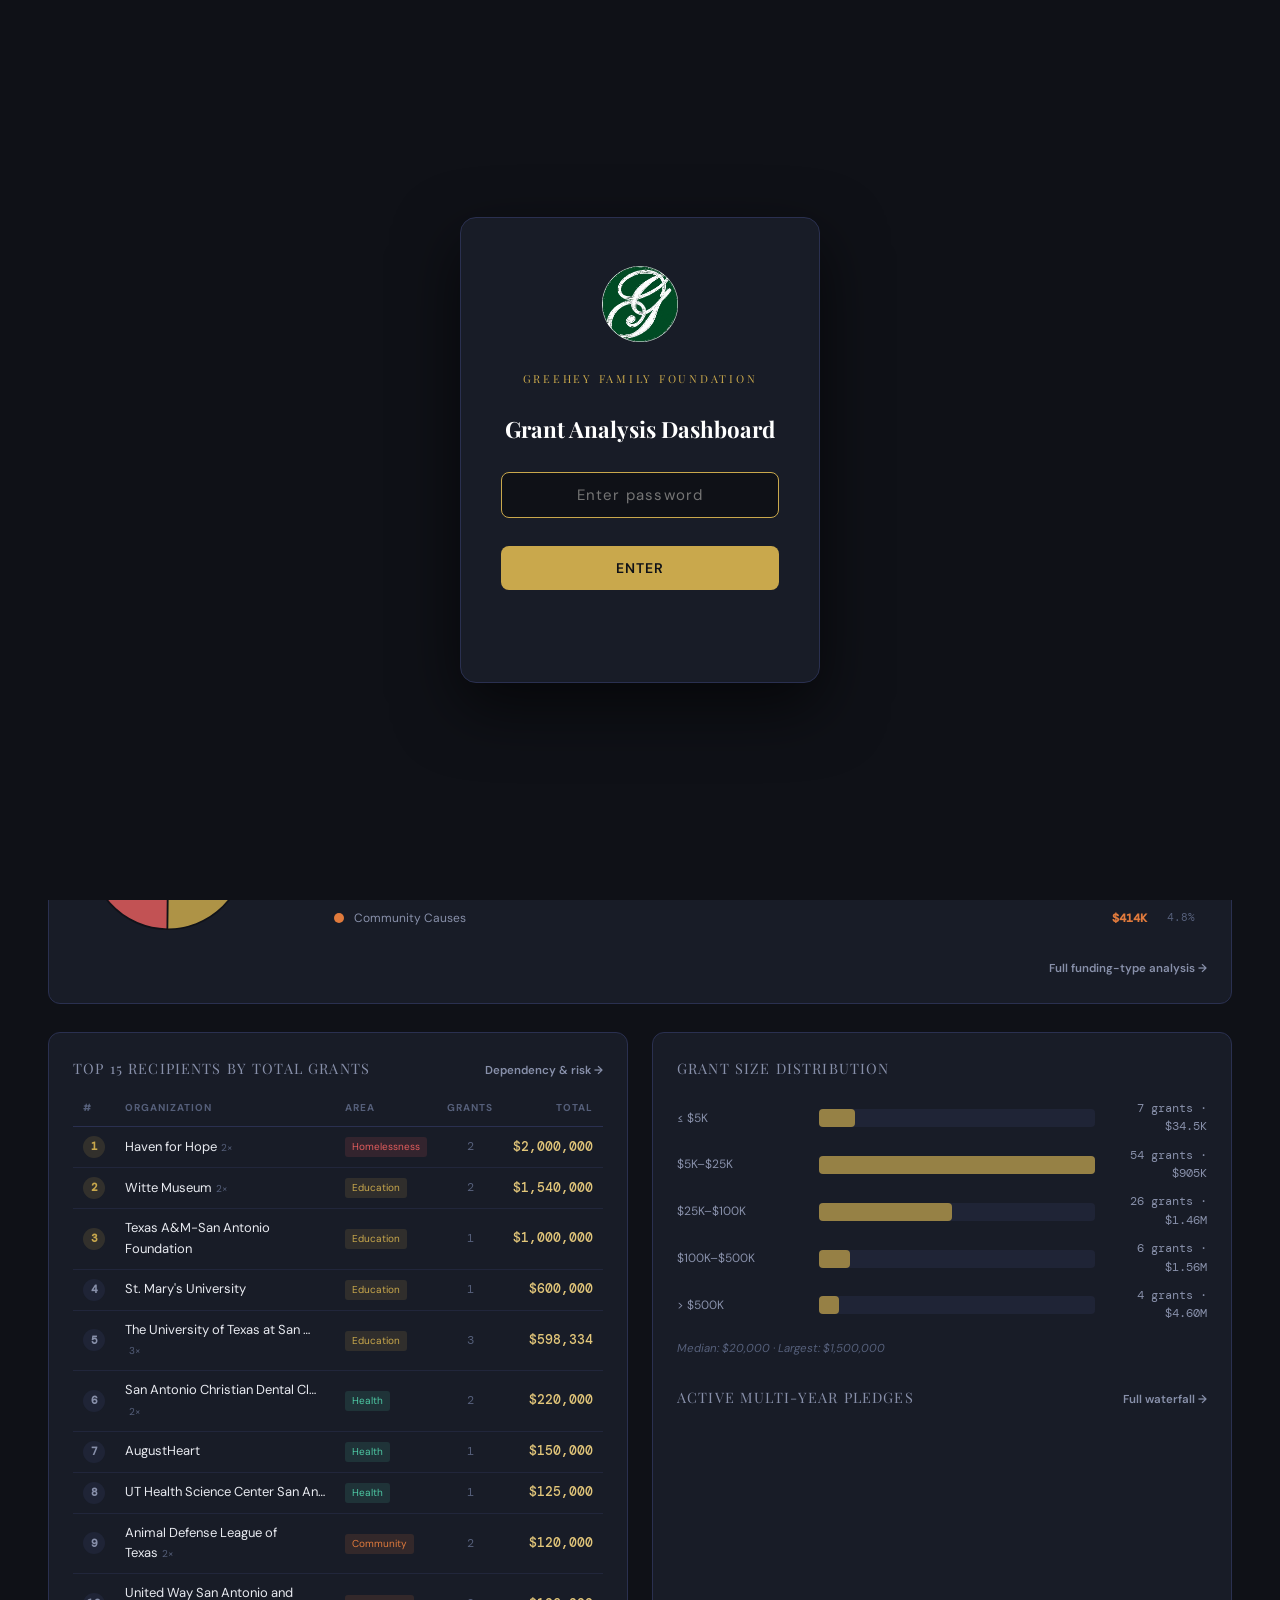
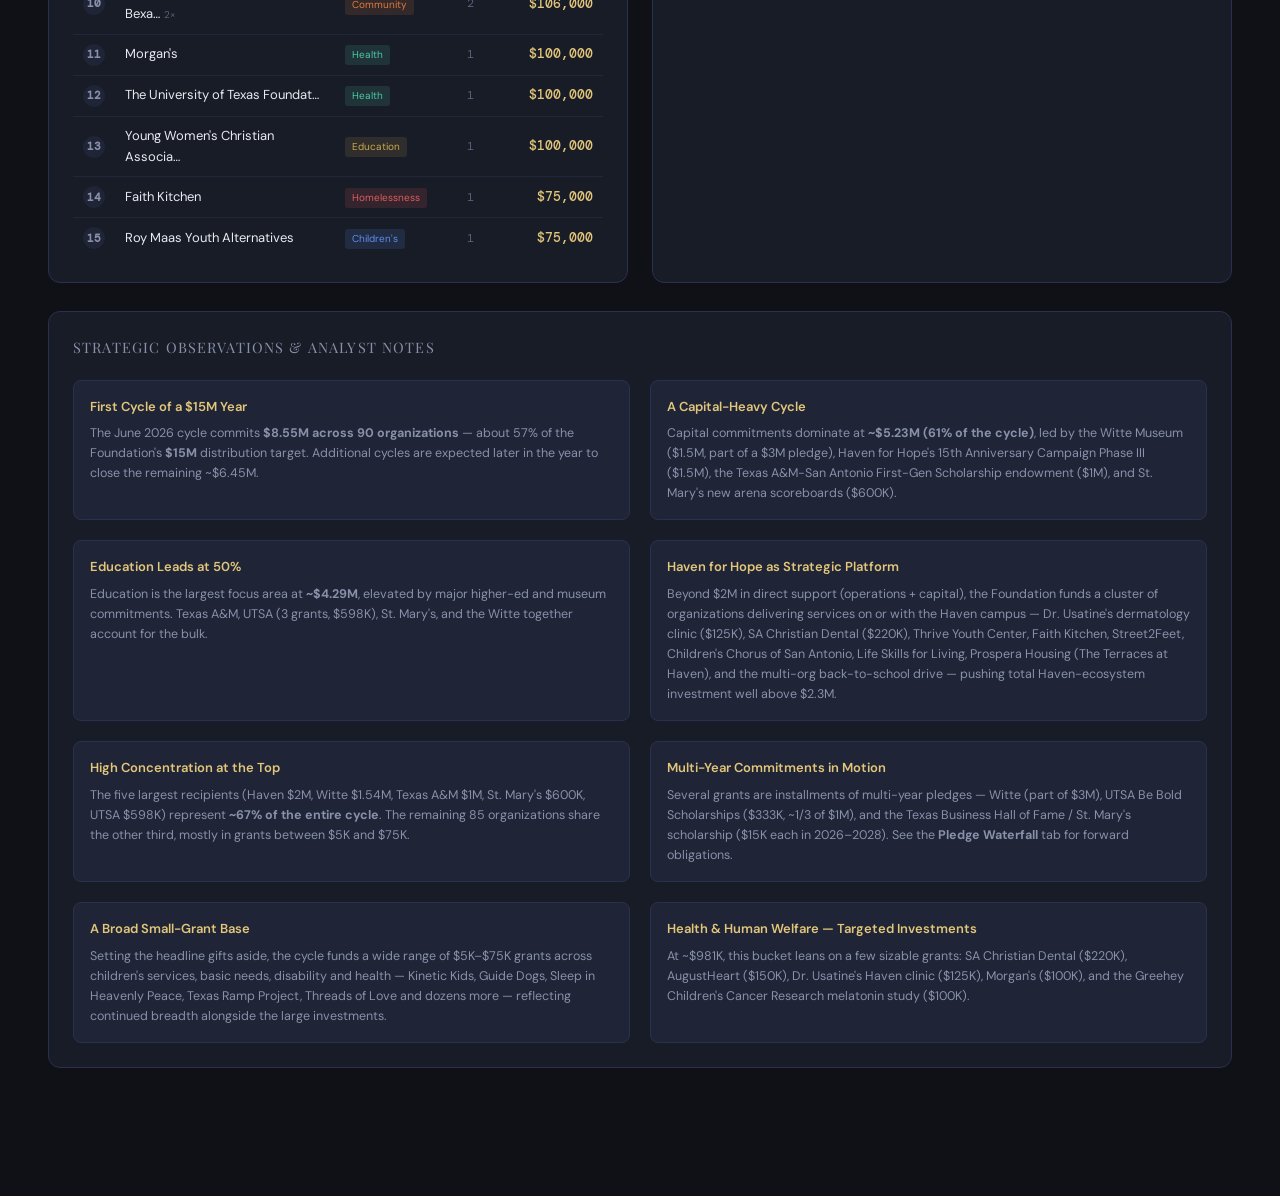
==== commit bf3d7655: "Streamline tools, add Overall Strategy, refine 2026 framing - Remove the Grant Map, Grant Allocator," ====
--- a/index.html
+++ b/index.html
@@ -48,36 +48,36 @@
 </div>
 
 <!-- ══════════════════════════════════════════════════
-     RMD STATUS BAR — 2026 OUTLOOK
+     2026 DISTRIBUTION OUTLOOK (against the $15M target)
 ══════════════════════════════════════════════════ -->
 <div class="rmd-bar" id="rmd-bar">
   <div class="rmd-inner" style="padding:16px 0;gap:24px;flex-wrap:nowrap;align-items:center">
 
     <div style="font-size:10px;letter-spacing:0.12em;text-transform:uppercase;color:var(--text-dim);white-space:nowrap;flex-shrink:0">
-      2026 RMD<br>Outlook
-    </div>
-
-    <!-- Big stacked bar -->
+      2026<br>Outlook
+    </div>
+
+    <!-- Big stacked bar (against the $15M distribution target) -->
     <div style="flex:1;min-width:0">
       <div style="position:relative;height:48px;border-radius:8px;overflow:hidden;background:var(--surface2)">
-        <!-- Pledges: 15.6% -->
-        <div style="position:absolute;top:0;left:0;height:100%;width:15.6%;background:#c0453a"></div>
-        <!-- Admin: 13.9% -->
-        <div style="position:absolute;top:0;left:15.6%;height:100%;width:13.9%;background:#c0703a"></div>
-        <!-- Discretionary: 70.5% -->
-        <div style="position:absolute;top:0;left:29.5%;height:100%;width:70.5%;background:linear-gradient(90deg,#3a6fd8,#3aaa88)"></div>
+        <!-- Pledges: 13.1% of $15M -->
+        <div style="position:absolute;top:0;left:0;height:100%;width:13.1%;background:#c0453a"></div>
+        <!-- Admin: 11.7% of $15M -->
+        <div style="position:absolute;top:0;left:13.1%;height:100%;width:11.7%;background:#c0703a"></div>
+        <!-- Discretionary: 75.2% of $15M -->
+        <div style="position:absolute;top:0;left:24.8%;height:100%;width:75.2%;background:linear-gradient(90deg,#3a6fd8,#3aaa88)"></div>
         <!-- Segment labels -->
-        <div style="position:absolute;top:0;left:0;width:15.6%;height:100%;display:flex;flex-direction:column;justify-content:center;padding:0 8px;overflow:hidden">
+        <div style="position:absolute;top:0;left:0;width:13.1%;height:100%;display:flex;flex-direction:column;justify-content:center;padding:0 8px;overflow:hidden">
           <div style="font-size:9px;color:rgba(255,255,255,0.9);font-weight:600;white-space:nowrap">Pledges</div>
           <div style="font-size:9px;color:rgba(255,255,255,0.65);font-family:'DM Mono',monospace;white-space:nowrap">$1.96M</div>
         </div>
-        <div style="position:absolute;top:0;left:15.6%;width:13.9%;height:100%;display:flex;flex-direction:column;justify-content:center;padding:0 8px;overflow:hidden">
+        <div style="position:absolute;top:0;left:13.1%;width:11.7%;height:100%;display:flex;flex-direction:column;justify-content:center;padding:0 8px;overflow:hidden">
           <div style="font-size:9px;color:rgba(255,255,255,0.9);font-weight:600;white-space:nowrap">Admin</div>
           <div style="font-size:9px;color:rgba(255,255,255,0.65);font-family:'DM Mono',monospace;white-space:nowrap">$1.75M</div>
         </div>
-        <div style="position:absolute;top:0;left:29.5%;width:70.5%;height:100%;display:flex;flex-direction:column;justify-content:center;align-items:center;padding:0 12px;overflow:hidden">
-          <div style="font-size:12px;color:#fff;font-weight:600;white-space:nowrap">~$8.87M New Discretionary Grants</div>
-          <div style="font-size:10px;color:rgba(255,255,255,0.6);font-family:'DM Mono',monospace;white-space:nowrap">70.5% of $12.6M required</div>
+        <div style="position:absolute;top:0;left:24.8%;width:75.2%;height:100%;display:flex;flex-direction:column;justify-content:center;align-items:center;padding:0 12px;overflow:hidden">
+          <div style="font-size:12px;color:#fff;font-weight:600;white-space:nowrap">~$11.29M New Discretionary Grants</div>
+          <div style="font-size:10px;color:rgba(255,255,255,0.6);font-family:'DM Mono',monospace;white-space:nowrap">75% of the $15M target</div>
         </div>
       </div>
     </div>
@@ -91,8 +91,8 @@
         <div style="font-size:9px;text-transform:uppercase;letter-spacing:0.08em;color:var(--text-dim);margin-top:3px">Est. FMV</div>
       </div>
       <div style="text-align:center">
-        <div style="font-family:'Playfair Display',serif;font-size:1.2rem;font-weight:700;color:var(--blue);line-height:1">$12.6M</div>
-        <div style="font-size:9px;text-transform:uppercase;letter-spacing:0.08em;color:var(--text-dim);margin-top:3px">2026 Required</div>
+        <div style="font-family:'Playfair Display',serif;font-size:1.2rem;font-weight:700;color:var(--blue);line-height:1">$15M</div>
+        <div style="font-size:9px;text-transform:uppercase;letter-spacing:0.08em;color:var(--text-dim);margin-top:3px">2026 Target</div>
       </div>
     </div>
 
@@ -118,19 +118,18 @@
   <div class="tab-menu" id="menu-analysis">
     <button class="tab-menu-btn" onclick="toggleMenu('analysis',event)">📈 Analysis <span class="menu-caret">▾</span></button>
     <div class="tab-menu-panel">
+      <div class="menu-item" data-tab="yoy" onclick="switchTab('yoy',this)">🔀 Year over Year</div>
       <div class="menu-item" data-tab="funding" onclick="switchTab('funding',this)">💡 Type of Funding</div>
       <div class="menu-item" data-tab="waterfall" onclick="switchTab('waterfall',this)">📅 Pledge Waterfall</div>
       <div class="menu-item" data-tab="dependency" onclick="switchTab('dependency',this)">⚠️ Org Dependency Risk</div>
-      <div class="menu-item" data-tab="financial" onclick="switchTab('financial',this)">📈 990 Financial Analysis</div>
-      <div class="menu-item" data-tab="rmd" onclick="switchTab('rmd',this)">📐 RMD Projection</div>
-    </div>
-  </div>
-  <!-- Interactive utilities -->
+    </div>
+  </div>
+  <!-- Tools -->
   <div class="tab-menu" id="menu-tools">
     <button class="tab-menu-btn" onclick="toggleMenu('tools',event)">🛠️ Tools <span class="menu-caret">▾</span></button>
     <div class="tab-menu-panel">
-      <div class="menu-item" data-tab="heatmap" onclick="switchTab('heatmap',this)">🗺️ Grant Map</div>
-      <div class="menu-item" data-tab="allocator" onclick="switchTab('allocator',this)">🎯 Grant Allocator</div>
+      <div class="menu-item" data-tab="strategy" onclick="switchTab('strategy',this)">🧭 Overall Strategy</div>
+      <div class="menu-item" data-tab="financial" onclick="switchTab('financial',this)">📈 990 Financial Analysis</div>
     </div>
   </div>
 </div>
@@ -142,9 +141,14 @@
     <option value="impact">🌟 Impact</option>
   </optgroup>
   <optgroup label="Analysis">
+    <option value="yoy">🔀 Year over Year</option>
     <option value="funding">💡 Type of Funding</option>
     <option value="waterfall">📅 Pledge Waterfall</option>
     <option value="dependency">⚠️ Org Dependency Risk</option>
+  </optgroup>
+  <optgroup label="Tools">
+    <option value="strategy">🧭 Overall Strategy</option>
+    <option value="financial">📈 990 Financial Analysis</option>
   </optgroup>
 </select>
 
@@ -198,9 +202,9 @@
     </div>
   </div>
 
-  <!-- RMD Compliance & 2026 Outlook -->
+  <!-- 2025 Distribution Compliance & 2026 Outlook -->
   <div class="card grid-full fade-in" id="overview-outlook" style="margin-bottom:28px">
-    <div class="card-title">RMD Compliance &amp; 2026 Grantmaking Outlook</div>
+    <div class="card-title">2025 Distribution Compliance &amp; 2026 Outlook</div>
     <div style="display:grid;grid-template-columns:1fr 1fr;gap:32px">
 
       <!-- 2025 bar -->
@@ -233,26 +237,26 @@
       <!-- 2026 bar -->
       <div>
         <div style="display:flex;justify-content:space-between;align-items:baseline;margin-bottom:8px">
-          <div style="font-size:12px;font-weight:600;color:var(--text)">2026 Projected Capacity</div>
-          <div style="font-size:10px;color:var(--text-dim);font-family:'DM Mono',monospace">Required: ~$12.6M</div>
-        </div>
-        <!-- stacked bar showing how 12.6M gets filled -->
+          <div style="font-size:12px;font-weight:600;color:var(--text)">2026 Distribution Plan</div>
+          <div style="font-size:10px;color:var(--text-dim);font-family:'DM Mono',monospace">Target: $15M</div>
+        </div>
+        <!-- stacked bar showing how the $15M target gets filled -->
         <div style="height:36px;background:var(--surface2);border-radius:6px;overflow:hidden;position:relative;border:1px dashed rgba(91,141,238,0.35)">
-          <!-- pledges locked (1.96M / 12.6M = 15.6%) -->
-          <div style="position:absolute;top:0;left:0;height:100%;width:15.6%;background:rgba(224,92,92,0.6)" title="Locked pledges $1.96M"></div>
-          <!-- admin (1.75M / 12.6M = 13.9%) -->
-          <div style="position:absolute;top:0;left:15.6%;height:100%;width:13.9%;background:rgba(224,122,60,0.5)" title="Operations $1.75M"></div>
-          <!-- remaining discretionary (70.5%) -->
-          <div style="position:absolute;top:0;left:29.5%;height:100%;width:70.5%;background:rgba(91,141,238,0.4);border-radius:0 5px 5px 0"></div>
+          <!-- pledges locked (1.96M / 15M = 13.1%) -->
+          <div style="position:absolute;top:0;left:0;height:100%;width:13.1%;background:rgba(224,92,92,0.6)" title="Locked pledges $1.96M"></div>
+          <!-- admin (1.75M / 15M = 11.7%) -->
+          <div style="position:absolute;top:0;left:13.1%;height:100%;width:11.7%;background:rgba(224,122,60,0.5)" title="Operations $1.75M"></div>
+          <!-- remaining discretionary (75.2%) -->
+          <div style="position:absolute;top:0;left:24.8%;height:100%;width:75.2%;background:rgba(91,141,238,0.4);border-radius:0 5px 5px 0"></div>
           <!-- labels -->
           <div style="position:absolute;top:0;left:0;right:0;bottom:0;display:flex;align-items:center;justify-content:center">
-            <span style="font-size:11px;font-family:'DM Mono',monospace;color:#fff;font-weight:500">~$8.87M new discretionary</span>
+            <span style="font-size:11px;font-family:'DM Mono',monospace;color:#fff;font-weight:500">~$11.29M new discretionary</span>
           </div>
         </div>
         <div style="display:flex;gap:14px;margin-top:6px;flex-wrap:wrap">
           <div style="display:flex;align-items:center;gap:5px;font-size:10px;color:var(--text-dim)"><div style="width:8px;height:8px;border-radius:2px;background:rgba(224,92,92,0.6)"></div>Pledges $1.96M</div>
           <div style="display:flex;align-items:center;gap:5px;font-size:10px;color:var(--text-dim)"><div style="width:8px;height:8px;border-radius:2px;background:rgba(224,122,60,0.5)"></div>Admin $1.75M</div>
-          <div style="display:flex;align-items:center;gap:5px;font-size:10px;color:var(--text-dim)"><div style="width:8px;height:8px;border-radius:2px;background:rgba(91,141,238,0.4)"></div>New grants ~$8.87M</div>
+          <div style="display:flex;align-items:center;gap:5px;font-size:10px;color:var(--text-dim)"><div style="width:8px;height:8px;border-radius:2px;background:rgba(91,141,238,0.4)"></div>New grants ~$11.29M</div>
         </div>
       </div>
 
@@ -280,7 +284,7 @@
     <div style="display:flex;align-items:flex-start;justify-content:space-between;gap:16px;flex-wrap:wrap;margin-bottom:6px">
       <div>
         <div class="card-title" style="margin-bottom:4px">Complete Grant Registry</div>
-        <div style="font-size:12px;color:var(--text-muted);line-height:1.6;max-width:640px">Every grant line item for the selected year. Search by organization, purpose, or category; click a column header to sort; or filter by focus area. Use Download CSV to export the current view.</div>
+        <div style="font-size:12px;color:var(--text-muted);line-height:1.6;max-width:640px">Every grant line item for the selected year. Search by organization, purpose, or category; click a column header to sort; or filter by focus area. Press <strong>IRS&nbsp;990</strong> on any row to pull that grantee's live IRS filing (status, financials, multi-year trend) from ProPublica. Use Download CSV to export the current view.</div>
       </div>
       <button class="reg-export" onclick="regExportCsv()">⬇ Download CSV</button>
     </div>
@@ -313,6 +317,46 @@
 </div>
 
 <!-- ══════════════════════════════════════════════════
+     TAB — YEAR OVER YEAR
+══════════════════════════════════════════════════ -->
+<div class="tab-section" id="section-yoy">
+<div class="main">
+<div id="yoy-content">
+
+  <div class="callout cblue" style="margin-bottom:20px">
+    <div class="callout-icon">🔵</div>
+    <div class="callout-text" id="yoy-disclaimer"><strong>How to read this:</strong> 2025 reflects a <em>full year</em> of grantmaking, while 2026 to date includes only the <strong>June cycle</strong> ($8.55M of a $15M target). A second cycle is expected later in the year, so the year-over-year declines below are expected to narrow once the November cycle is committed. Deltas compare committed dollars to date, not final-year totals.</div>
+  </div>
+
+  <div class="kpi-row" id="yoy-kpi-row" style="margin-bottom:24px"></div>
+
+  <div class="card" style="margin-bottom:24px">
+    <div class="card-title">Giving by Focus Area — <span id="yoy-cat-years">2025 vs 2026</span></div>
+    <div id="yoy-category"></div>
+  </div>
+
+  <div class="grid2" style="margin-bottom:24px">
+    <div class="card">
+      <div class="card-title">New Grantees <span style="font-weight:400;color:var(--text-dim);font-size:12px">— funded in <span class="yoy-yr-late">2026</span>, not <span class="yoy-yr-early">2025</span></span></div>
+      <div id="yoy-new"></div>
+    </div>
+    <div class="card">
+      <div class="card-title">Lapsed Grantees <span style="font-weight:400;color:var(--text-dim);font-size:12px">— funded in <span class="yoy-yr-early">2025</span>, not yet in <span class="yoy-yr-late">2026</span></span></div>
+      <div id="yoy-lapsed"></div>
+    </div>
+  </div>
+
+  <div class="card" style="margin-bottom:24px">
+    <div class="card-title">Top Recipient Movement</div>
+    <table class="yoy-table" id="yoy-toporgs"></table>
+  </div>
+
+</div>
+<div id="yoy-placeholder" style="display:none"></div>
+</div>
+</div>
+
+<!-- ══════════════════════════════════════════════════
      TAB 2 — TYPE OF FUNDING
 ══════════════════════════════════════════════════ -->
 <div class="tab-section" id="section-funding">
@@ -404,7 +448,7 @@
 
   <div class="callout cred" style="margin-bottom:20px">
     <div class="callout-icon">⚠️</div>
-    <div class="callout-text"><strong>How to read this:</strong> Dependency risk flags organizations where the Greehey Foundation's <span id="dep-year">2025</span> giving likely represents a <em>dominant share of their operating budget</em>. Since nonprofit financials aren't attached, risk is estimated using grant amount vs. typical org size for that type. <strong>This is a flag for deeper due diligence, not a certainty.</strong></div>
+    <div class="callout-text"><strong>How to read this:</strong> Dependency risk flags organizations where the Greehey Foundation's <span id="dep-year">2025</span> giving likely represents a <em>dominant share of their operating budget</em>. The risk level is an estimate; press <strong>IRS&nbsp;990</strong> on any row to pull that grantee's actual filing (revenue, expenses, exempt status) live from ProPublica and see our grant as a real share of their budget. <strong>This is a flag for deeper due diligence, not a certainty.</strong></div>
   </div>
 
   <div class="card" style="margin-bottom:24px">
@@ -563,8 +607,8 @@
       <div id="capacity-rows"></div>
       <div style="margin-top:16px;padding:14px 16px;background:var(--gold-faint);border:1px solid rgba(201,168,76,0.2);border-radius:8px">
         <div style="font-size:11px;color:var(--gold);text-transform:uppercase;letter-spacing:0.08em;margin-bottom:4px">Est. New Discretionary Giving Available</div>
-        <div style="font-family:'Playfair Display',serif;font-size:1.8rem;font-weight:700;color:var(--gold-light)">~$8.8M</div>
-        <div style="font-size:11px;color:var(--text-dim);margin-top:4px">After pledges and operations — before any new commitments</div>
+        <div style="font-family:'Playfair Display',serif;font-size:1.8rem;font-weight:700;color:var(--gold-light)">~$11.3M</div>
+        <div style="font-size:11px;color:var(--text-dim);margin-top:4px">Against the $15M target, after pledges and operations — before any new commitments</div>
       </div>
     </div>
 
@@ -596,7 +640,7 @@
 <div id="impact-content">
 
   <div style="background:var(--surface2);border:1px solid var(--border);border-radius:8px;padding:14px 18px;margin-bottom:24px;font-size:12px;color:var(--text-muted);line-height:1.7;border-left:3px solid var(--gold)">
-    <strong style="color:var(--gold-light)">How to read this:</strong> Every <span id="impact-year">2025</span> grant is included. "People reached" reflects the total capacity of each funded program — not people attributable solely to GFF. One person may appear across multiple programs. Figures are based on published grantee data, sector benchmarks, and program capacity estimates. <em>This is reach, not attribution.</em>
+    <strong style="color:var(--gold-light)">How to read this:</strong> Every <span id="impact-year">2025</span> grant is included. <strong style="color:var(--text)">Reach figures are annual</strong> — they reflect the number of people (or units) each funded program serves in a typical <strong>year</strong>, i.e. the program's overall capacity. They are <em>not</em> one-time totals and are <em>not</em> scaled to the size of our grant. Reach also reflects the total capacity of each program — not people attributable solely to GFF — and one person may appear across multiple programs. Figures are based on published grantee data, sector benchmarks, and program-capacity estimates. <em>This is annual reach, not attribution.</em>
   </div>
 
   <div id="impact-heroes" style="display:grid;grid-template-columns:repeat(4,1fr);gap:14px;margin-bottom:24px"></div>
@@ -612,24 +656,12 @@
 
 
 <!-- ══════════════════════════════════════════════════
-     TAB 7 — GRANT MAP
-══════════════════════════════════════════════════ -->
-<div class="tab-section" id="section-heatmap">
-  <iframe id="heatmap-frame" style="width:100%;height:calc(100vh - 100px);border:none;display:block" allowfullscreen></iframe>
-</div>
-
-<!-- ══════════════════════════════════════════════════
-     TAB 8 — RMD PROJECTION
-══════════════════════════════════════════════════ -->
-<div class="tab-section" id="section-rmd">
-  <iframe id="rmd-frame" style="width:100%;height:calc(100vh - 100px);border:none;display:block"></iframe>
-</div>
-
-<!-- ══════════════════════════════════════════════════
-     TAB 9 — GRANT ALLOCATOR
-══════════════════════════════════════════════════ -->
-<div class="tab-section" id="section-allocator">
-  <iframe id="allocator-frame" style="width:100%;height:calc(100vh - 100px);border:none;display:block"></iframe>
+     TAB — OVERALL STRATEGY (analyst synthesis)
+══════════════════════════════════════════════════ -->
+<div class="tab-section" id="section-strategy">
+<div class="main">
+<div id="strategy-content"></div>
+</div>
 </div>
 
 <!-- ══════════════════════════════════════════════════
@@ -660,6 +692,7 @@
 <script src="js/data/dependency-2026.js"></script>
 <!-- Render layer (one module per tab) -->
 <script src="js/render/util.js"></script>
+<script src="js/render/yoy.js"></script>
 <script src="js/render/overview.js"></script>
 <script src="js/render/registry.js"></script>
 <script src="js/render/impact.js"></script>
@@ -667,6 +700,7 @@
 <script src="js/render/waterfall.js"></script>
 <script src="js/render/dependency.js"></script>
 <script src="js/render/financial.js"></script>
+<script src="js/render/strategy.js"></script>
 <!-- Application orchestration -->
 <script src="js/app.js"></script>
 <!-- ══════════════════════════════════════════════════
--- a/css/styles.css
+++ b/css/styles.css
@@ -623,6 +623,154 @@
     /* Registry controls: full-width export button */
     .reg-export { width: 100%; text-align: center; }
 
-    /* Embedded desktop-only tools hidden on phones */
-    #section-heatmap, #section-rmd, #section-allocator { display: none !important; }
-  }
+    /* 990 detail drawer: stack as a normal block inside the card list */
+    .dep-table .dep-detail-row td, .reg-table .dep-detail-row td { display: block; padding: 0 !important; }
+    .dep-table .dep-detail-row td:before, .reg-table .dep-detail-row td:before { content: none !important; }
+    .dep-detail-grid { grid-template-columns: 1fr 1fr !important; }
+    /* On phones the registry rows are cards; let the 990 button wrap below the name */
+    .reg-table td[data-label="Organization"] { flex-wrap: wrap; justify-content: flex-start; }
+  }
+
+/* ---- Live IRS 990 lookup (Org Dependency Risk) --------------------------- */
+.dep-990-btn {
+  display: inline-block; margin-left: 8px; padding: 2px 8px;
+  font-family: 'DM Mono', monospace; font-size: 10px; letter-spacing: 0.04em;
+  color: var(--gold-light); background: var(--gold-faint);
+  border: 1px solid var(--gold-faint); border-radius: 5px; cursor: pointer;
+  transition: background 0.15s, border-color 0.15s; white-space: nowrap;
+}
+.dep-990-btn:hover { background: var(--gold-faint); border-color: var(--gold); color: var(--gold); }
+.dep-990-btn.open { background: var(--gold); border-color: var(--gold); color: #1a1206; }
+.dep-detail-row td { padding: 0 !important; background: var(--bg); }
+.dep-detail {
+  margin: 2px 0 10px; padding: 16px 18px;
+  background: var(--surface2); border: 1px solid var(--border);
+  border-left: 3px solid var(--gold); border-radius: 8px;
+}
+.dep-detail-loading { font-size: 12.5px; color: var(--text-dim); font-style: italic; }
+.dep-detail-err { font-size: 12.5px; color: var(--text-muted); line-height: 1.5; }
+.dep-detail-head {
+  display: flex; justify-content: space-between; align-items: flex-start;
+  gap: 12px; flex-wrap: wrap; margin-bottom: 12px;
+}
+.dep-detail-name { font-size: 14px; font-weight: 600; color: var(--text); }
+.dep-detail-ein { font-family: 'DM Mono', monospace; font-size: 11px; color: var(--text-dim); }
+.dep-match-flag {
+  font-size: 10.5px; font-weight: 600; padding: 3px 9px; border-radius: 999px; white-space: nowrap;
+}
+.dep-match-flag.ok { color: var(--green); background: var(--green-faint); }
+.dep-match-flag.warn { color: var(--orange); background: var(--orange-faint); }
+.dep-detail-grid {
+  display: grid; grid-template-columns: repeat(auto-fit, minmax(140px, 1fr));
+  gap: 10px 18px; margin-bottom: 12px;
+}
+.dep-stat-label {
+  font-size: 9.5px; letter-spacing: 0.08em; text-transform: uppercase;
+  color: var(--text-dim); margin-bottom: 3px;
+}
+.dep-stat-val { font-family: 'DM Mono', monospace; font-size: 14px; color: var(--text); }
+.dep-stat.hot .dep-stat-val { color: var(--orange); }
+.dep-detail-src {
+  font-size: 10.5px; color: var(--text-dim); line-height: 1.5;
+  border-top: 1px solid var(--border); padding-top: 9px;
+}
+.dep-detail-link {
+  color: var(--gold-light); text-decoration: none;
+  border-bottom: 1px dotted var(--gold-faint); white-space: nowrap;
+}
+.dep-detail-link:hover { color: var(--gold); border-bottom-color: var(--gold); }
+.dep-detail-note {
+  font-size: 12px; color: var(--text-muted); line-height: 1.6;
+  background: var(--orange-faint); border: 1px solid rgba(224,122,60,0.25);
+  border-radius: 6px; padding: 10px 12px; margin-bottom: 12px;
+}
+
+/* ── Multi-year 990 trend (dependency detail) ─────────────────────────────── */
+.dep-trend {
+  margin-top: 4px; margin-bottom: 12px; padding-top: 10px;
+  border-top: 1px solid var(--border);
+}
+.dep-trend-title {
+  font-size: 9.5px; letter-spacing: 0.08em; text-transform: uppercase;
+  color: var(--text-dim); margin-bottom: 8px;
+}
+.dep-trend-row { display: flex; align-items: center; gap: 10px; margin-bottom: 7px; }
+.dep-trend-yr {
+  width: 46px; flex-shrink: 0; font-family: 'DM Mono', monospace;
+  font-size: 10.5px; color: var(--text-dim);
+}
+.dep-trend-bars { flex: 1; min-width: 0; display: flex; flex-direction: column; gap: 3px; }
+.dep-trend-bar { position: relative; height: 13px; background: var(--surface2); border-radius: 3px; overflow: hidden; }
+.dep-trend-fill { position: absolute; top: 0; left: 0; height: 100%; border-radius: 3px; }
+.dep-trend-fill.rev { background: rgba(91,141,238,0.6); }
+.dep-trend-fill.exp { background: rgba(201,168,76,0.6); }
+.dep-trend-bar-lbl {
+  position: absolute; right: 6px; top: 50%; transform: translateY(-50%);
+  font-family: 'DM Mono', monospace; font-size: 9px; color: var(--text-muted);
+}
+.dep-trend-legend { display: flex; gap: 14px; margin-top: 4px; font-size: 9.5px; color: var(--text-dim); }
+.dep-trend-legend span { display: inline-flex; align-items: center; gap: 5px; }
+.dep-trend-swatch { width: 9px; height: 9px; border-radius: 2px; }
+
+/* ── Year over Year tab ───────────────────────────────────────────────────── */
+.yoy-kpi-sub {
+  font-size: 10px; color: var(--text-dim); margin-top: 6px;
+  display: flex; flex-wrap: wrap; align-items: center; gap: 4px;
+}
+.yoy-delta {
+  font-family: 'DM Mono', monospace; font-size: 9.5px; font-weight: 600;
+  padding: 1px 6px; border-radius: 999px; white-space: nowrap;
+}
+.yoy-delta.up   { color: var(--green);  background: var(--green-faint); }
+.yoy-delta.down { color: var(--orange); background: var(--orange-faint); }
+.yoy-delta.flat { color: var(--text-dim); background: var(--surface2); }
+.yoy-delta.new  { color: var(--blue); background: rgba(91,141,238,0.12); }
+
+.yoy-cat-legend { display: flex; gap: 18px; margin-bottom: 14px; font-size: 11px; color: var(--text-muted); }
+.yoy-cat-legend span { display: inline-flex; align-items: center; gap: 6px; }
+.yoy-swatch { width: 10px; height: 10px; border-radius: 2px; display: inline-block; }
+.yoy-cat-row {
+  display: grid; grid-template-columns: 180px 1fr 120px; gap: 14px;
+  align-items: center; padding: 9px 0; border-bottom: 1px solid rgba(42,48,80,0.4);
+}
+.yoy-cat-label { font-size: 12px; color: var(--text); }
+.yoy-cat-bars { display: flex; flex-direction: column; gap: 5px; }
+.yoy-cat-bar { display: flex; align-items: center; gap: 8px; }
+.yoy-cat-track { flex: 1; min-width: 0; position: relative; height: 16px; background: var(--surface2); border-radius: 3px; overflow: hidden; }
+.yoy-cat-fill { position: absolute; top: 0; left: 0; height: 100%; border-radius: 3px; min-width: 2px; }
+.yoy-cat-fill.early { background: var(--text-dim); opacity: 0.5; }
+.yoy-cat-fill.late  { background: var(--gold); opacity: 0.85; }
+.yoy-cat-amt {
+  width: 60px; flex-shrink: 0; text-align: right;
+  font-family: 'DM Mono', monospace; font-size: 10px; color: var(--text-dim); white-space: nowrap;
+}
+.yoy-cat-delta { text-align: right; }
+
+.yoy-list-head {
+  font-size: 11px; color: var(--text-muted); padding-bottom: 8px; margin-bottom: 4px;
+  border-bottom: 1px solid var(--border);
+}
+.yoy-org-row {
+  display: flex; align-items: center; justify-content: space-between; gap: 10px;
+  padding: 7px 0; border-bottom: 1px solid rgba(42,48,80,0.4);
+}
+.yoy-org-name { font-size: 12.5px; color: var(--text); }
+.yoy-org-amt { font-family: 'DM Mono', monospace; font-size: 12px; color: var(--gold-light); white-space: nowrap; }
+.yoy-org-ct {
+  display: inline-block; margin-left: 7px; font-size: 9px; color: var(--text-dim);
+  background: var(--surface2); border-radius: 4px; padding: 1px 5px;
+}
+.yoy-empty { font-size: 12px; color: var(--text-dim); font-style: italic; padding: 14px 0; }
+
+.yoy-table { width: 100%; border-collapse: collapse; }
+.yoy-table th {
+  font-size: 9.5px; letter-spacing: 0.08em; text-transform: uppercase; color: var(--text-dim);
+  font-weight: 600; text-align: left; padding: 6px 10px; border-bottom: 1px solid var(--border);
+}
+.yoy-table td { font-size: 12.5px; padding: 8px 10px; border-bottom: 1px solid rgba(42,48,80,0.4); }
+
+@media (max-width: 720px) {
+  .yoy-cat-row { grid-template-columns: 1fr; gap: 6px; }
+  .yoy-cat-amt { position: static; transform: none; display: inline-block; margin-left: 8px; }
+  .yoy-cat-delta { text-align: left; }
+}
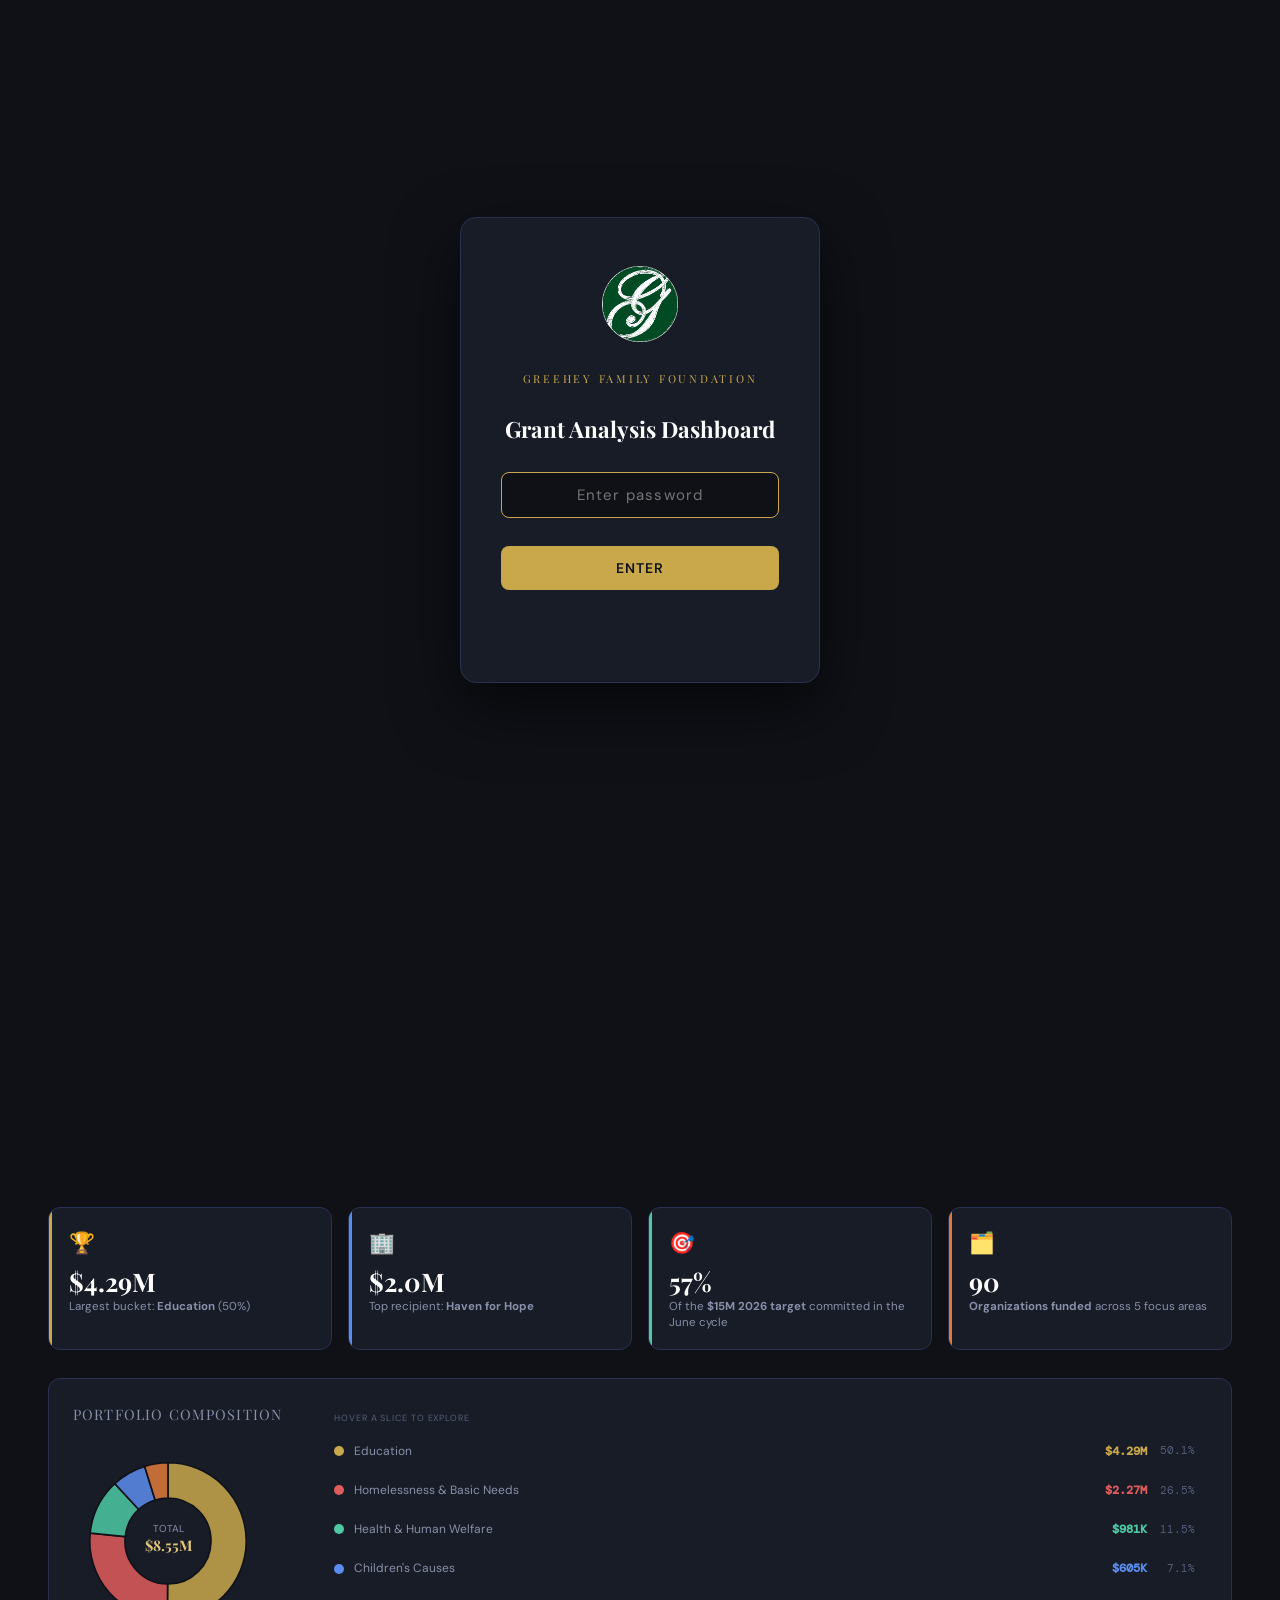
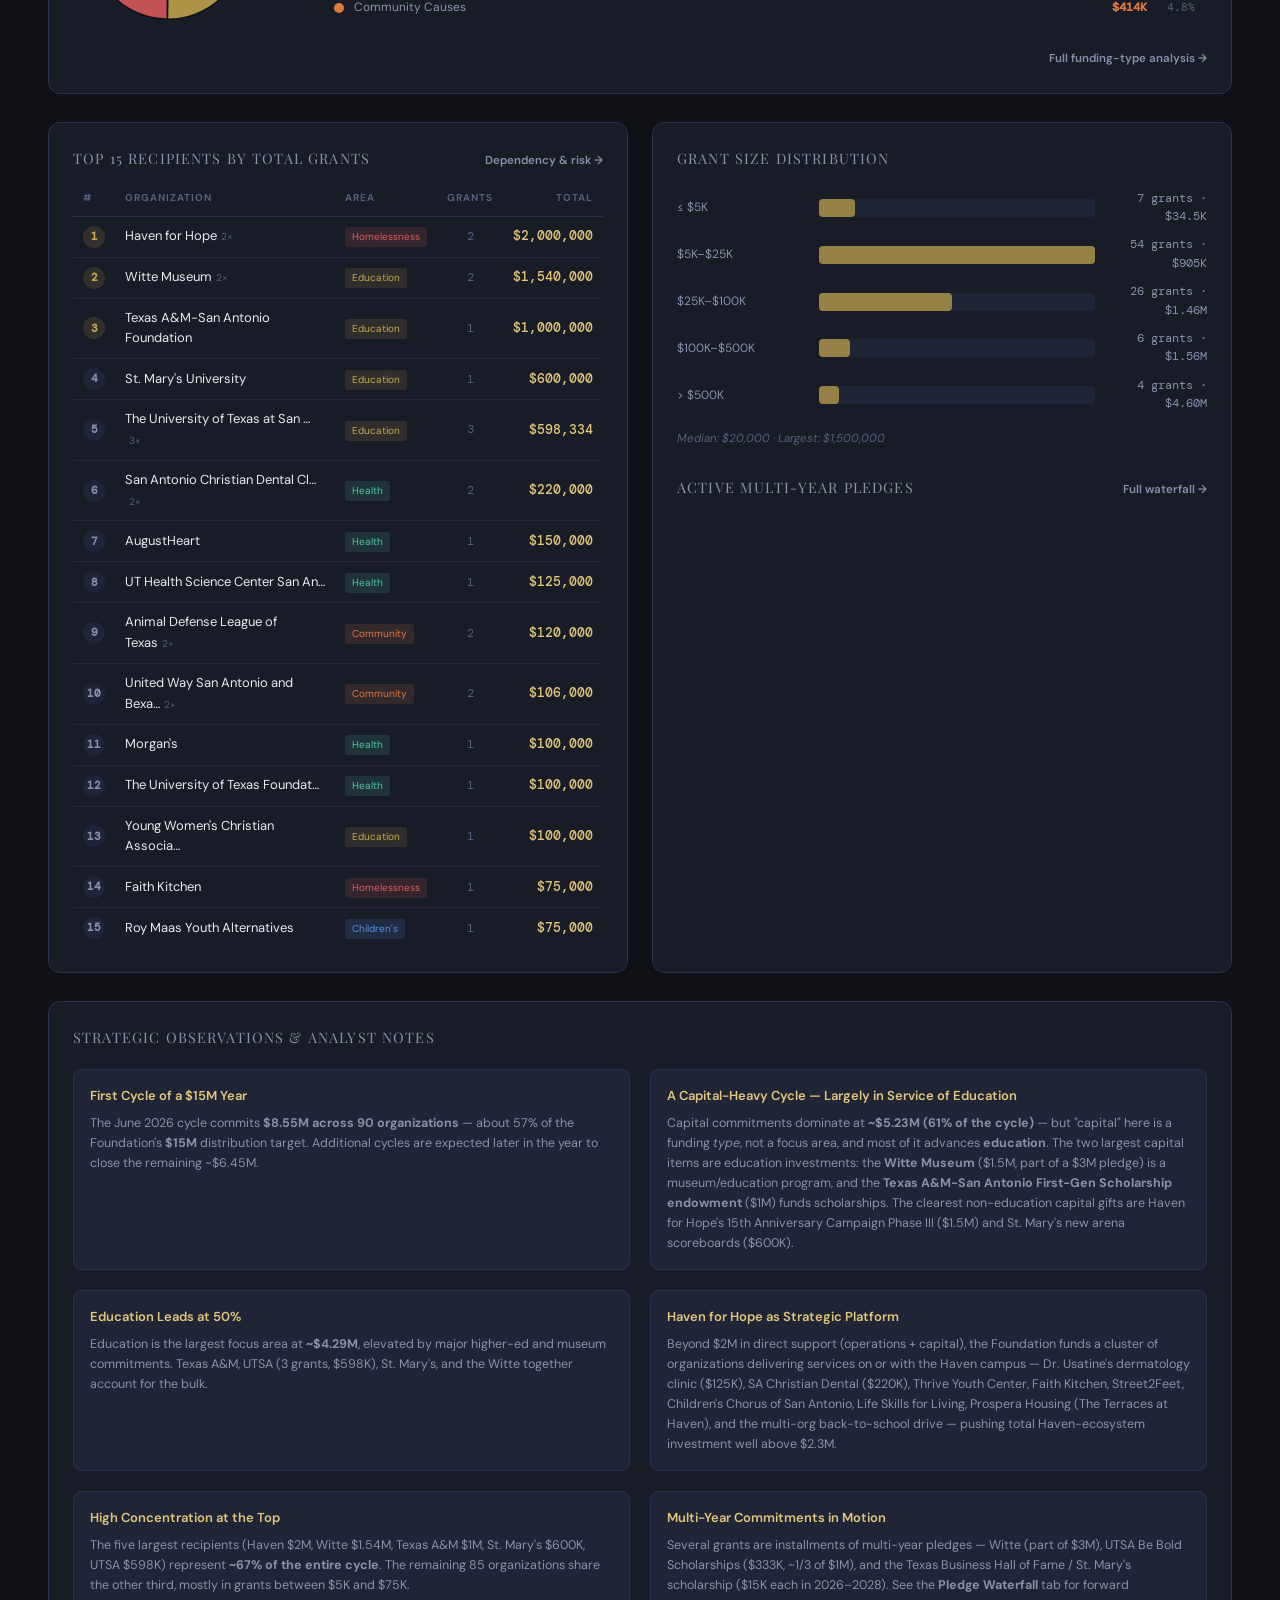
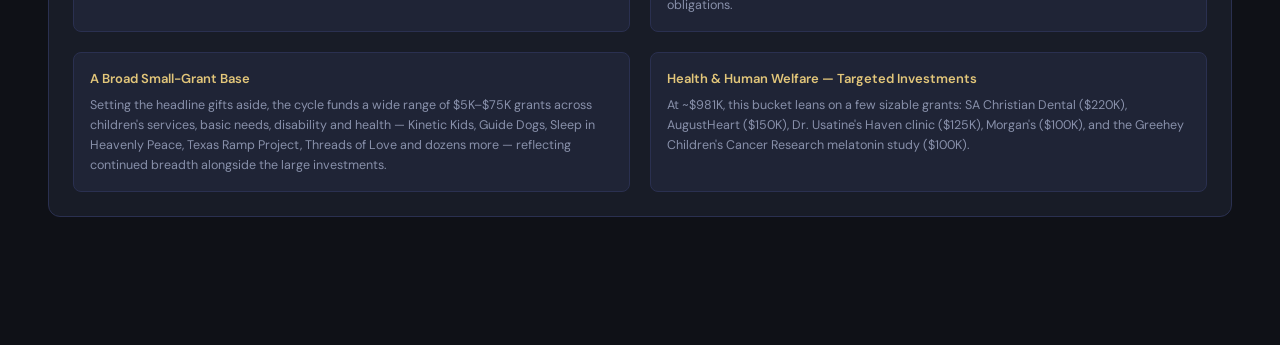
==== commit 0342d29f: "Add board-presentation layer to Overview + favicon - Board Summary hero: a 30-second, target-framed " ====
--- a/index.html
+++ b/index.html
@@ -4,6 +4,8 @@
 <meta charset="UTF-8">
 <meta name="viewport" content="width=device-width, initial-scale=1.0">
 <title>Greehey Family Foundation — Grant Analysis</title>
+<link rel="icon" type="image/png" href="assets/logo.png">
+<link rel="apple-touch-icon" href="assets/logo.png">
 <link href="https://fonts.googleapis.com/css2?family=Playfair+Display:wght@400;600;700&family=DM+Sans:wght@300;400;500;600&family=DM+Mono:wght@400;500&display=swap" rel="stylesheet">
 <link rel="stylesheet" href="css/styles.css">
 </head>
@@ -39,6 +41,7 @@
           <button class="year-toggle-btn active" data-year="2025" onclick="setYear(2025)">2025</button>
           <button class="year-toggle-btn" data-year="2026" onclick="setYear(2026)">2026</button>
         </div>
+        <button class="newsletter-btn board-packet-btn" onclick="printBoardPacket()" title="Print or save a board-ready PDF of the summary">🖨️ Board Packet</button>
         <button class="newsletter-btn" onclick="openNewsletters(this)">📰 Newsletters</button>
       </div>
       </div>
@@ -159,7 +162,13 @@
 <div class="main">
 <div id="overview-content">
 
+  <!-- Board landing summary (30-second headline) — rendered by board.js -->
+  <div id="board-summary"></div>
+
   <div id="overview-status"></div>
+
+  <!-- Decisions & recommendations for the board — rendered by board.js -->
+  <div id="board-decisions"></div>
 
   <div class="insight-grid fade-in" id="insight-grid"></div>
 
@@ -701,6 +710,7 @@
 <script src="js/render/dependency.js"></script>
 <script src="js/render/financial.js"></script>
 <script src="js/render/strategy.js"></script>
+<script src="js/render/board.js"></script>
 <!-- Application orchestration -->
 <script src="js/app.js"></script>
 <!-- ══════════════════════════════════════════════════
--- a/css/styles.css
+++ b/css/styles.css
@@ -774,3 +774,74 @@
   .yoy-cat-amt { position: static; transform: none; display: inline-block; margin-left: 8px; }
   .yoy-cat-delta { text-align: left; }
 }
+
+/* ════════════════════════════════════════════════════════════
+   BOARD SUMMARY HERO  (top of Overview — the 30-second headline)
+   ════════════════════════════════════════════════════════════ */
+.board-hero {
+  background: var(--surface2); border: 1px solid var(--border);
+  border-left: 4px solid var(--gold); border-radius: 10px;
+  padding: 20px 24px; margin-bottom: 20px;
+}
+.bh-head { display: flex; justify-content: space-between; align-items: center; gap: 12px; flex-wrap: wrap; margin-bottom: 12px; }
+.bh-eyebrow { font-size: 10px; letter-spacing: 0.16em; text-transform: uppercase; color: var(--text-dim); font-weight: 600; }
+.bh-pill { display: inline-flex; align-items: center; gap: 7px; font-size: 11px; font-weight: 600; padding: 5px 12px; border-radius: 20px; }
+.bh-pill.ok { background: rgba(78,201,164,0.12); color: #4ec9a4; border: 1px solid rgba(78,201,164,0.3); }
+.bh-pill.warn { background: rgba(224,122,60,0.12); color: #e07a3c; border: 1px solid rgba(224,122,60,0.3); }
+.bh-dot { width: 8px; height: 8px; border-radius: 50%; background: currentColor; }
+.bh-headline { font-family: 'Playfair Display', serif; font-size: 1.35rem; line-height: 1.45; color: var(--text); font-weight: 400; margin-bottom: 18px; }
+.bh-headline strong { color: var(--gold-light); font-weight: 700; }
+.bh-stats { display: flex; gap: 14px; flex-wrap: wrap; }
+.bh-stat { flex: 1; min-width: 120px; background: var(--surface); border: 1px solid var(--border); border-radius: 8px; padding: 14px 16px; text-align: center; }
+.bh-stat-v { font-family: 'Playfair Display', serif; font-size: 1.7rem; font-weight: 700; line-height: 1; }
+.bh-stat-l { font-size: 9.5px; text-transform: uppercase; letter-spacing: 0.07em; color: var(--text-dim); margin-top: 7px; }
+
+/* ── Decisions & Recommendations card ── */
+.board-decisions .bd-sub { font-size: 12px; color: var(--text-muted); margin-bottom: 14px; line-height: 1.55; }
+.bd-list { display: flex; flex-direction: column; gap: 10px; }
+.bd-item { display: flex; align-items: flex-start; gap: 14px; background: var(--surface2); border: 1px solid var(--border); border-radius: 8px; padding: 14px 16px; }
+.bd-num { flex-shrink: 0; width: 26px; height: 26px; border-radius: 50%; background: var(--gold); color: var(--bg); font-weight: 700; font-size: 13px; display: flex; align-items: center; justify-content: center; font-family: 'DM Mono', monospace; }
+.bd-body { flex: 1; min-width: 0; }
+.bd-title { font-weight: 600; color: var(--text); font-size: 13.5px; margin-bottom: 3px; }
+.bd-text { font-size: 12.5px; color: var(--text-muted); line-height: 1.6; }
+.bd-action { flex-shrink: 0; align-self: center; }
+.bd-link { background: transparent; border: 1px solid var(--border); color: var(--gold-light); font-family: 'DM Sans', sans-serif; font-size: 12px; font-weight: 600; padding: 7px 12px; border-radius: 7px; cursor: pointer; white-space: nowrap; transition: border-color 0.2s, background 0.2s; }
+.bd-link:hover { border-color: var(--gold); background: var(--gold-faint); }
+
+@media (max-width: 720px) {
+  .bh-stat { min-width: calc(50% - 7px); }
+  .bd-item { flex-wrap: wrap; }
+  .bd-action { width: 100%; }
+  .bd-link { width: 100%; }
+}
+
+/* ════════════════════════════════════════════════════════════
+   PRINT — "Board Packet": clean, light, ink-friendly layout.
+   Re-themes the dark UI to light by overriding the neutral CSS
+   variables, hides interactive chrome, and prints the active tab.
+   ════════════════════════════════════════════════════════════ */
+@media print {
+  @page { margin: 0.5in; }
+  body {
+    --bg: #ffffff; --surface: #ffffff; --surface2: #f5f6f9;
+    --border: #d6dae4; --text: #1a1d26; --text-muted: #39414f;
+    --text-dim: #6b7280; --gold: #9a7d24; --gold-light: #7d6418;
+    --gold-faint: rgba(154,125,36,0.08);
+    background: #fff !important; color: #1a1d26 !important;
+  }
+  /* Hide interactive chrome */
+  #pw-gate, .header-actions, .tabs, .mobile-nav, .tab-menu, .sticky-footer,
+  .ov-detail-link, .ov-status-link, .bd-link, .dep-990-btn, .reg-export,
+  .reg-controls, .menu-caret, .newsletter-btn { display: none !important; }
+  /* Flatten the header into a simple packet masthead */
+  .header { position: static !important; background: none !important; box-shadow: none !important; border: none !important; padding-bottom: 8px !important; }
+  .header * { color: #1a1d26 !important; }
+  /* Only the active tab prints; show it fully */
+  .tab-section { display: none !important; }
+  .tab-section.active { display: block !important; }
+  .fade-in { opacity: 1 !important; transform: none !important; }
+  /* Avoid awkward page breaks */
+  .card, .board-hero, .board-decisions, .insight-card, .bd-item, .bh-stat { break-inside: avoid; page-break-inside: avoid; }
+  .bh-headline strong { color: #7d6418 !important; }
+  .bd-num { color: #fff !important; }
+}
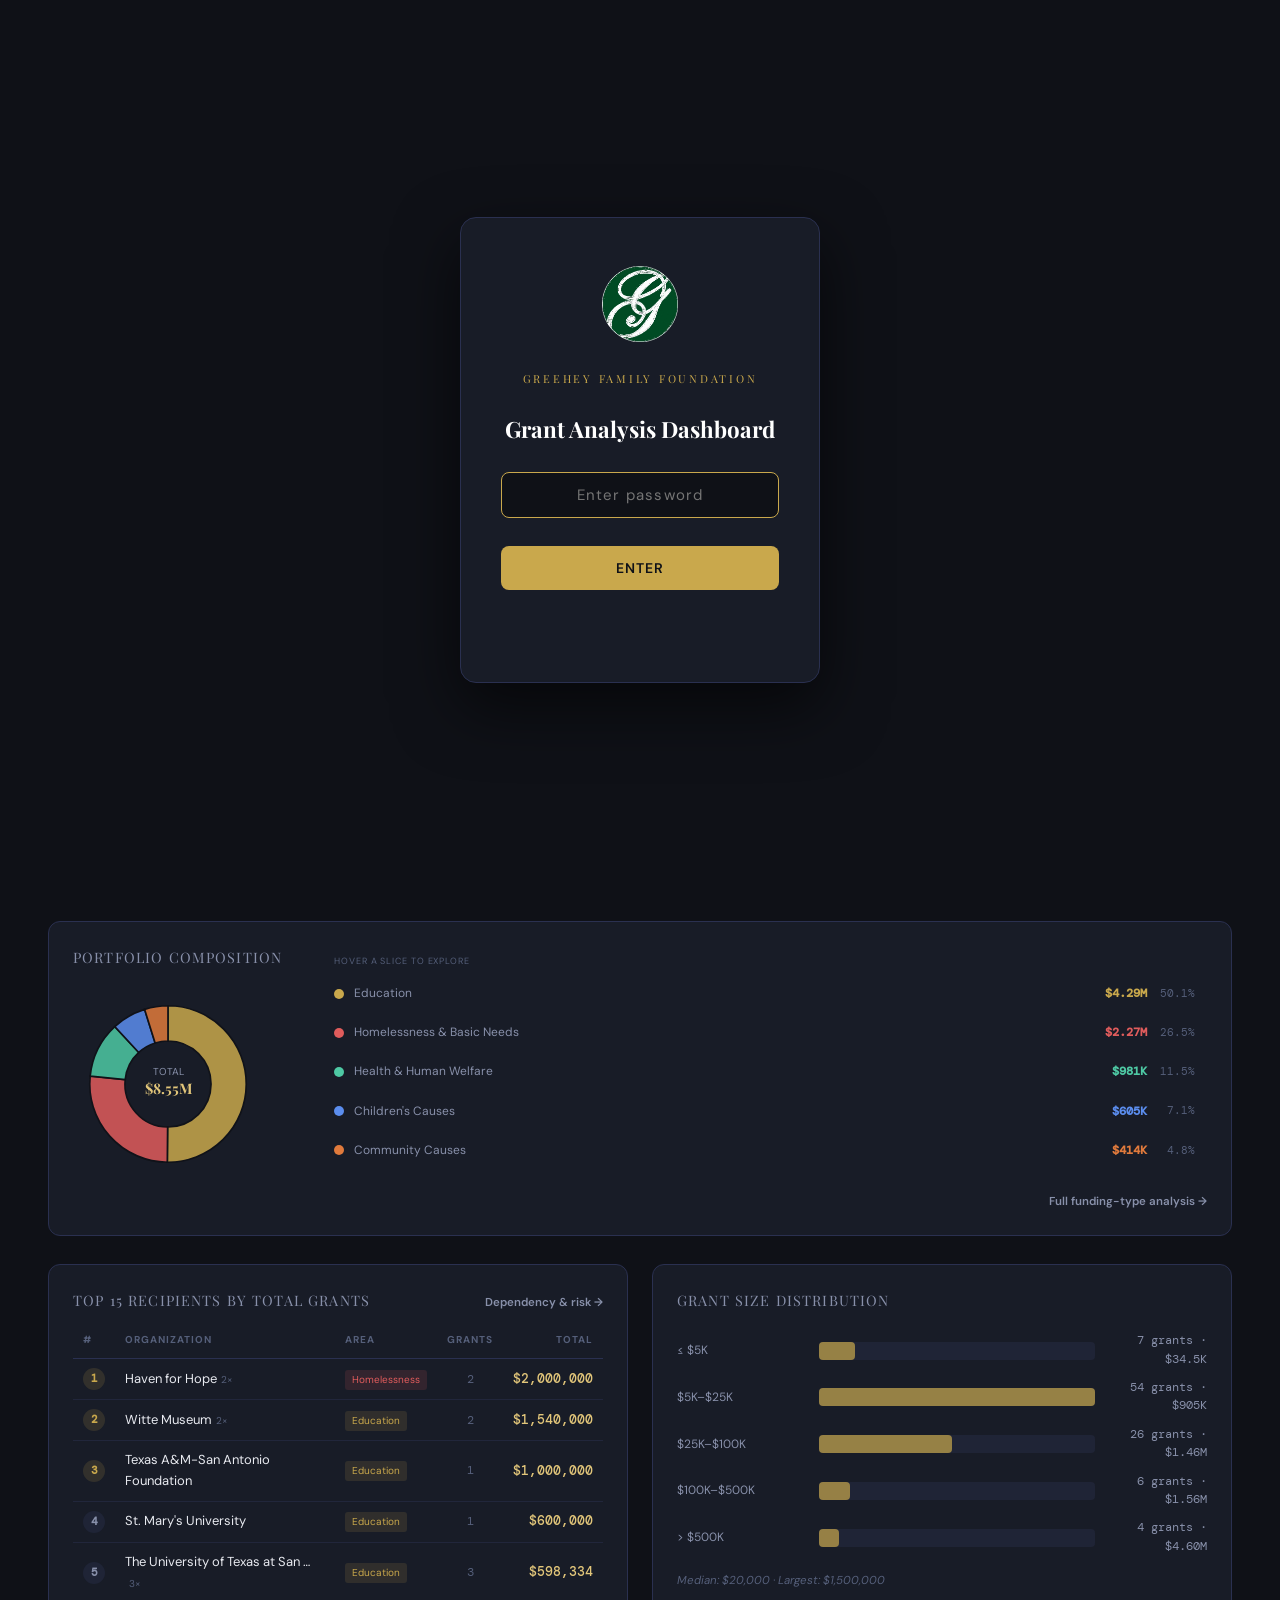
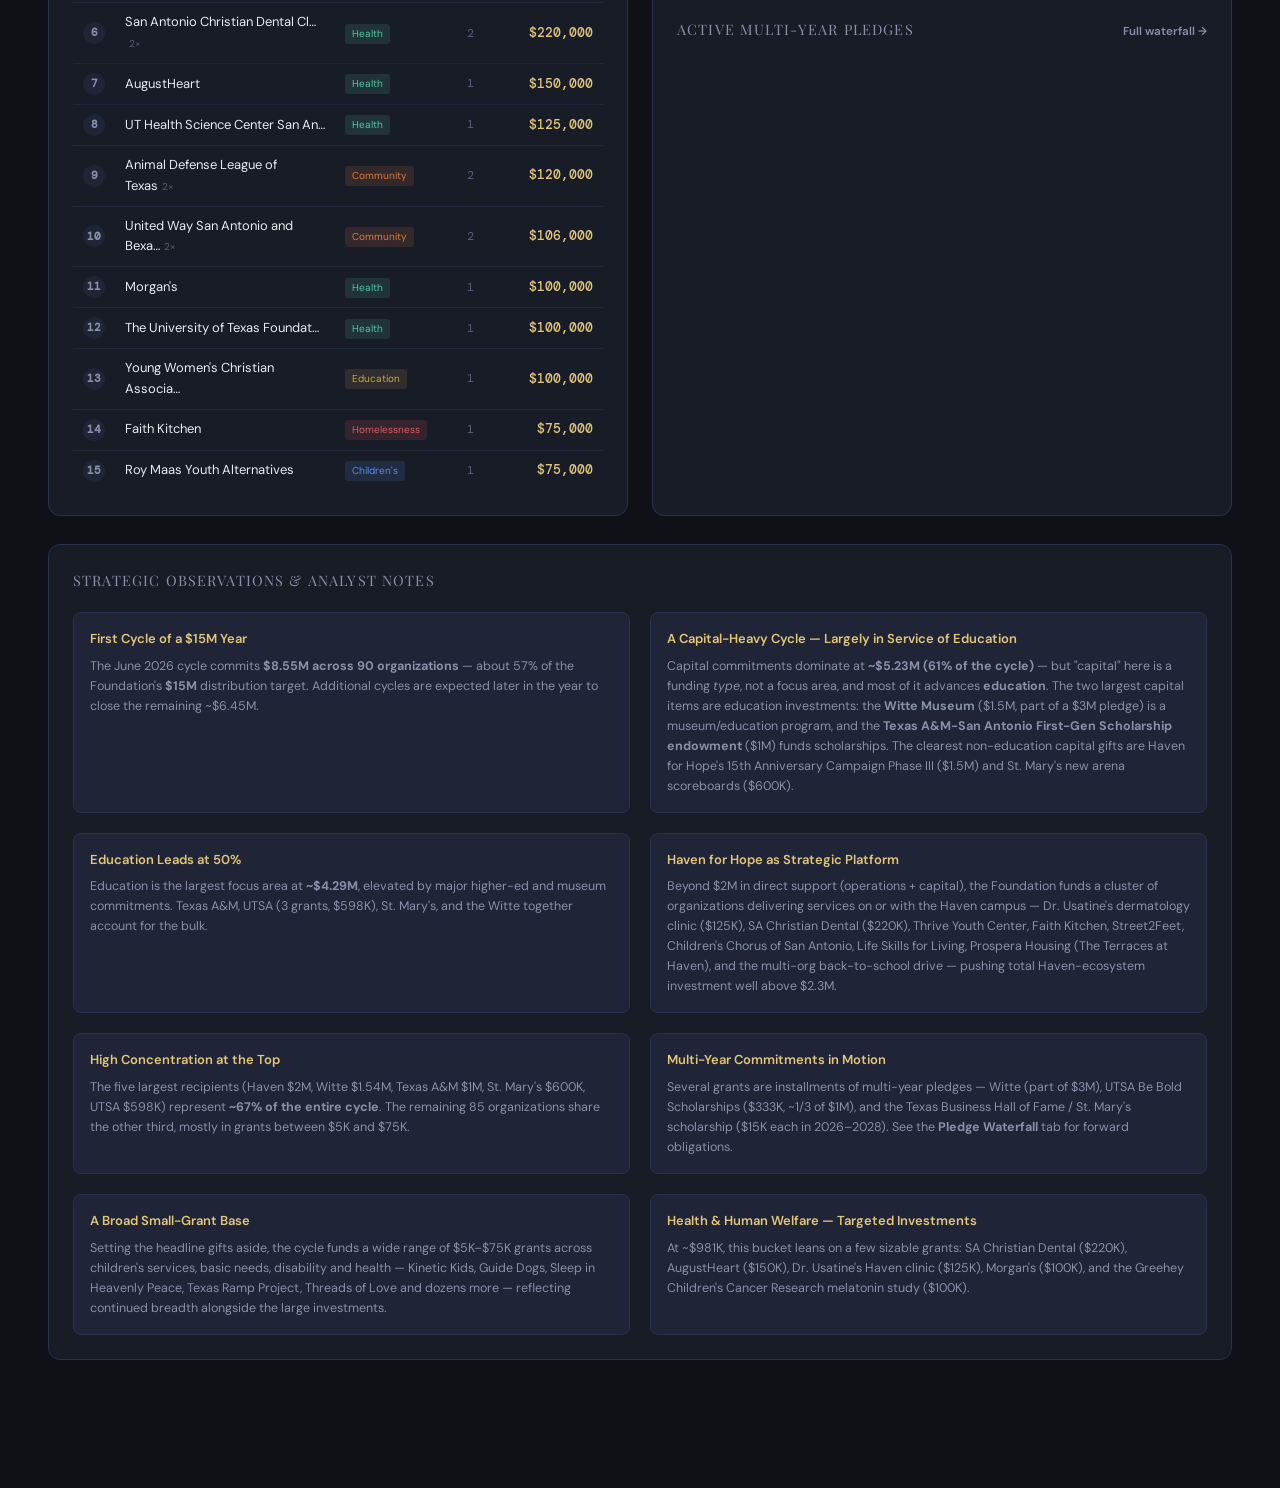
==== commit 63947042: "Remove Decisions & Recommendations section from Overview Drop the board-decisions card and its data/" ====
--- a/index.html
+++ b/index.html
@@ -166,9 +166,6 @@
   <div id="board-summary"></div>
 
   <div id="overview-status"></div>
-
-  <!-- Decisions & recommendations for the board — rendered by board.js -->
-  <div id="board-decisions"></div>
 
   <div class="insight-grid fade-in" id="insight-grid"></div>
 
--- a/css/styles.css
+++ b/css/styles.css
@@ -796,23 +796,8 @@
 .bh-stat-v { font-family: 'Playfair Display', serif; font-size: 1.7rem; font-weight: 700; line-height: 1; }
 .bh-stat-l { font-size: 9.5px; text-transform: uppercase; letter-spacing: 0.07em; color: var(--text-dim); margin-top: 7px; }
 
-/* ── Decisions & Recommendations card ── */
-.board-decisions .bd-sub { font-size: 12px; color: var(--text-muted); margin-bottom: 14px; line-height: 1.55; }
-.bd-list { display: flex; flex-direction: column; gap: 10px; }
-.bd-item { display: flex; align-items: flex-start; gap: 14px; background: var(--surface2); border: 1px solid var(--border); border-radius: 8px; padding: 14px 16px; }
-.bd-num { flex-shrink: 0; width: 26px; height: 26px; border-radius: 50%; background: var(--gold); color: var(--bg); font-weight: 700; font-size: 13px; display: flex; align-items: center; justify-content: center; font-family: 'DM Mono', monospace; }
-.bd-body { flex: 1; min-width: 0; }
-.bd-title { font-weight: 600; color: var(--text); font-size: 13.5px; margin-bottom: 3px; }
-.bd-text { font-size: 12.5px; color: var(--text-muted); line-height: 1.6; }
-.bd-action { flex-shrink: 0; align-self: center; }
-.bd-link { background: transparent; border: 1px solid var(--border); color: var(--gold-light); font-family: 'DM Sans', sans-serif; font-size: 12px; font-weight: 600; padding: 7px 12px; border-radius: 7px; cursor: pointer; white-space: nowrap; transition: border-color 0.2s, background 0.2s; }
-.bd-link:hover { border-color: var(--gold); background: var(--gold-faint); }
-
 @media (max-width: 720px) {
   .bh-stat { min-width: calc(50% - 7px); }
-  .bd-item { flex-wrap: wrap; }
-  .bd-action { width: 100%; }
-  .bd-link { width: 100%; }
 }
 
 /* ════════════════════════════════════════════════════════════
@@ -831,7 +816,7 @@
   }
   /* Hide interactive chrome */
   #pw-gate, .header-actions, .tabs, .mobile-nav, .tab-menu, .sticky-footer,
-  .ov-detail-link, .ov-status-link, .bd-link, .dep-990-btn, .reg-export,
+  .ov-detail-link, .ov-status-link, .dep-990-btn, .reg-export,
   .reg-controls, .menu-caret, .newsletter-btn { display: none !important; }
   /* Flatten the header into a simple packet masthead */
   .header { position: static !important; background: none !important; box-shadow: none !important; border: none !important; padding-bottom: 8px !important; }
@@ -841,7 +826,6 @@
   .tab-section.active { display: block !important; }
   .fade-in { opacity: 1 !important; transform: none !important; }
   /* Avoid awkward page breaks */
-  .card, .board-hero, .board-decisions, .insight-card, .bd-item, .bh-stat { break-inside: avoid; page-break-inside: avoid; }
+  .card, .board-hero, .insight-card, .bh-stat { break-inside: avoid; page-break-inside: avoid; }
   .bh-headline strong { color: #7d6418 !important; }
-  .bd-num { color: #fff !important; }
-}
+}
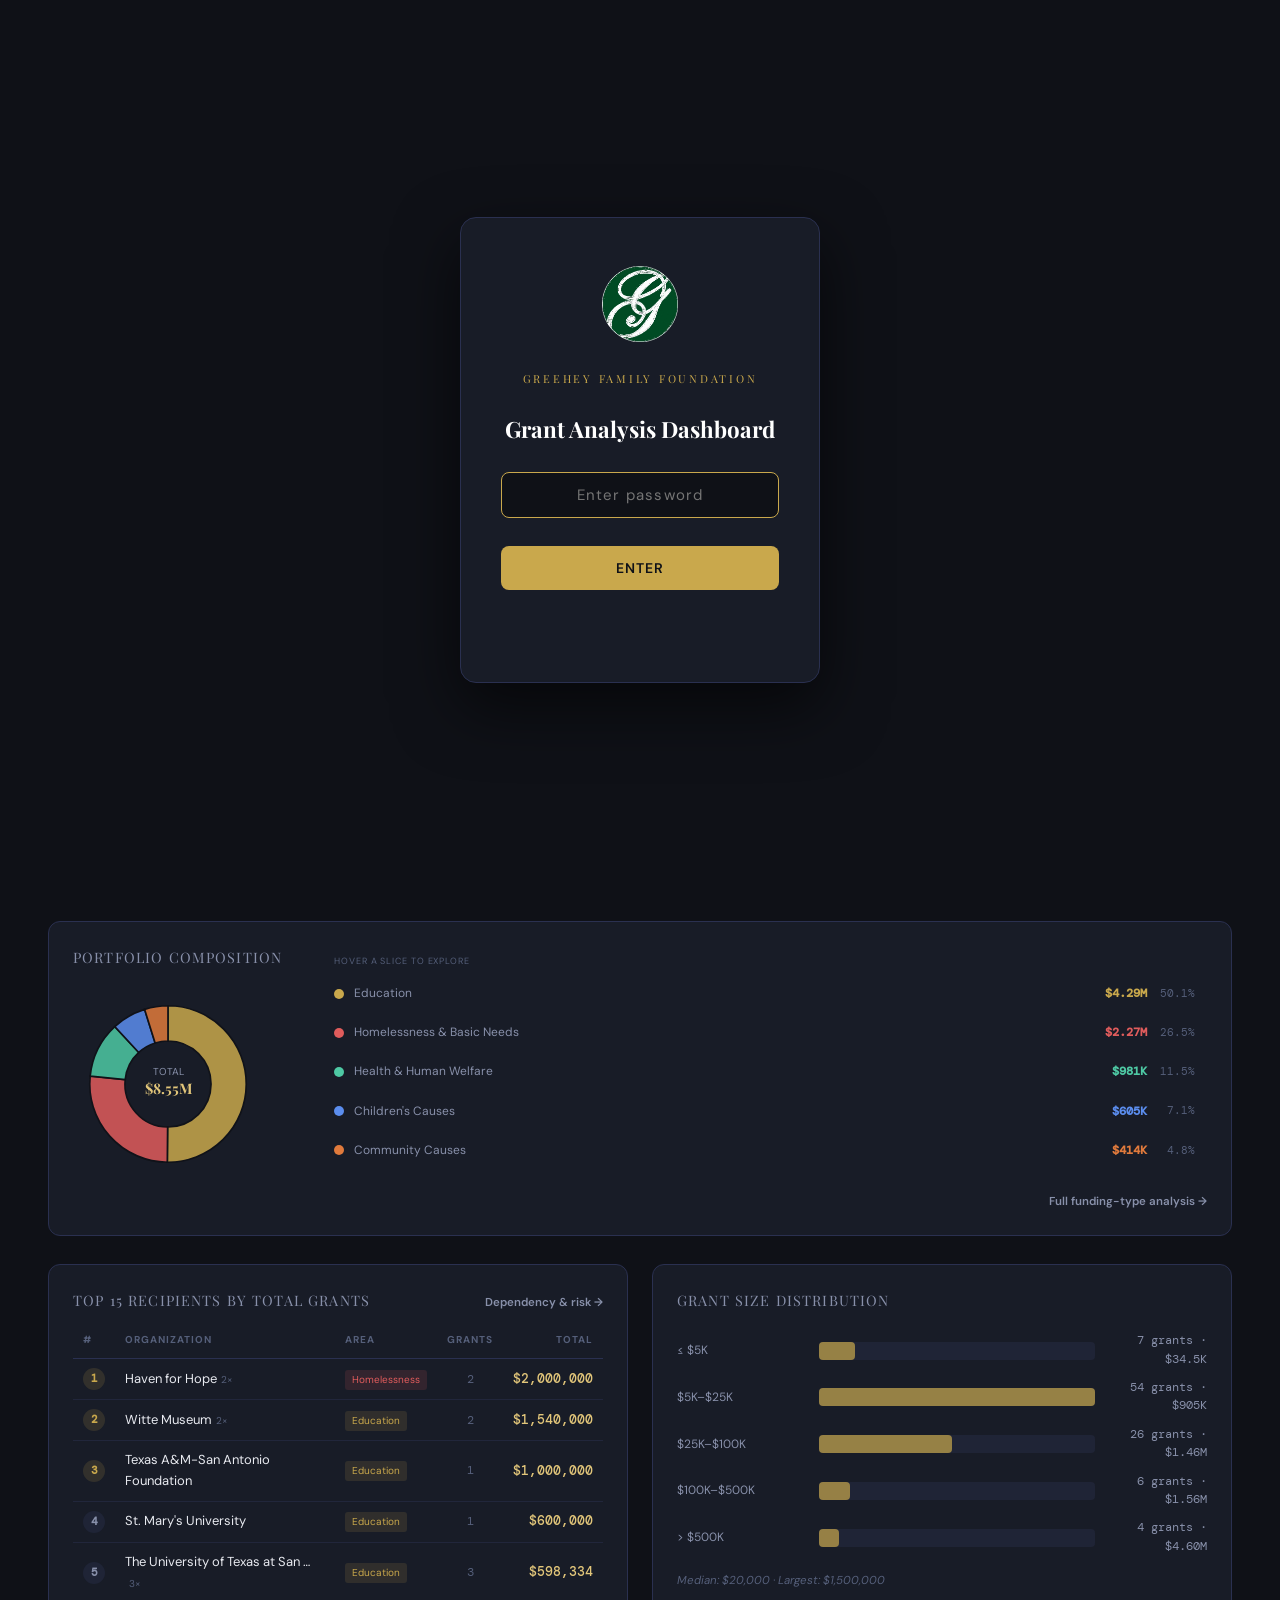
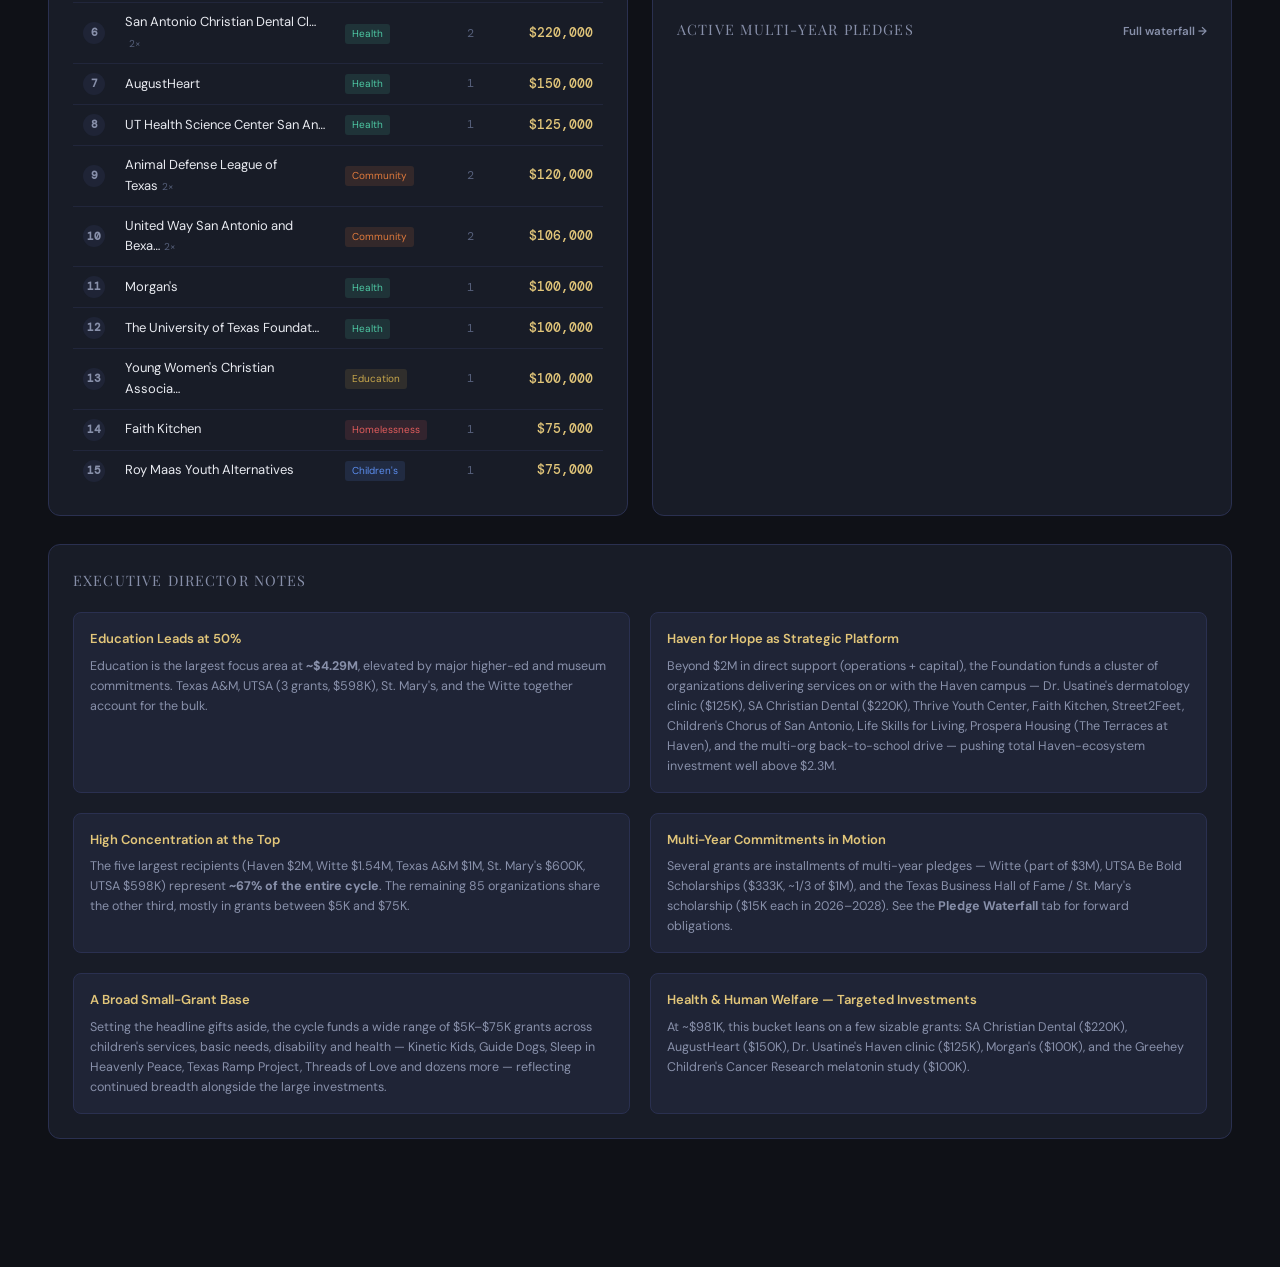
==== commit 2934be1f: "Refine Overview: family-only notice, board tiles, animated target bar Rename 'Strategic Observations" ====
--- a/index.html
+++ b/index.html
@@ -41,12 +41,17 @@
           <button class="year-toggle-btn active" data-year="2025" onclick="setYear(2025)">2025</button>
           <button class="year-toggle-btn" data-year="2026" onclick="setYear(2026)">2026</button>
         </div>
+        <!-- Board Packet button hidden for now; re-enable when the packet is ready to go live.
         <button class="newsletter-btn board-packet-btn" onclick="printBoardPacket()" title="Print or save a board-ready PDF of the summary">🖨️ Board Packet</button>
+        -->
         <button class="newsletter-btn" onclick="openNewsletters(this)">📰 Newsletters</button>
       </div>
       </div>
     </div>
-    <div class="header-kpis" id="header-kpis"></div>
+    <div class="family-notice" id="family-notice">
+      <span class="family-notice-icon">🔒</span>
+      <span>This dashboard is intended for <strong>Greehey Family members only</strong>.<br class="fn-break">Please do not share.</span>
+    </div>
   </div>
 </div>
 
@@ -270,7 +275,7 @@
   </div>
 
   <div class="card grid-full fade-in">
-    <div class="card-title">Strategic Observations &amp; Analyst Notes</div>
+    <div class="card-title">Executive Director Notes</div>
     <div id="insights-text" style="display:grid;grid-template-columns:1fr 1fr;gap:20px"></div>
   </div>
 
--- a/css/styles.css
+++ b/css/styles.css
@@ -107,6 +107,19 @@
   .kpi-divider { width: 1px; height: 40px; background: var(--border); }
   .kpi-ref { font-size: 10px; color: var(--text-dim); margin-top: 4px; letter-spacing: 0.02em; }
 
+  /* Family-only confidentiality reminder (top-right of the header) */
+  .family-notice {
+    display: flex; align-items: center; gap: 11px; max-width: 330px;
+    padding: 12px 16px; background: var(--gold-faint);
+    border: 1px solid rgba(201,168,76,0.3); border-radius: 8px;
+    font-size: 12px; line-height: 1.45; color: var(--gold-light);
+  }
+  .family-notice strong { color: var(--gold-light); font-weight: 600; }
+  .family-notice-icon { font-size: 18px; flex-shrink: 0; }
+
+  /* Target-bar cycle segments animate their fill on render */
+  .tbar-seg { transition: width 1.1s cubic-bezier(0.16, 1, 0.3, 1); }
+
   /* ── Overview: family-facing status banner + detail links ── */
   .ov-status {
     display: flex; align-items: center; gap: 14px; flex-wrap: wrap;
@@ -542,6 +555,7 @@
     .kpi { text-align: left; flex: 1 1 40%; }
     .kpi-val { font-size: 1.4rem; }
     .kpi-divider { display: none; }
+    .family-notice { max-width: 100%; width: 100%; }
 
     /* Navigation: hide the tab row, show the dropdown */
     .tabs { display: none; }
